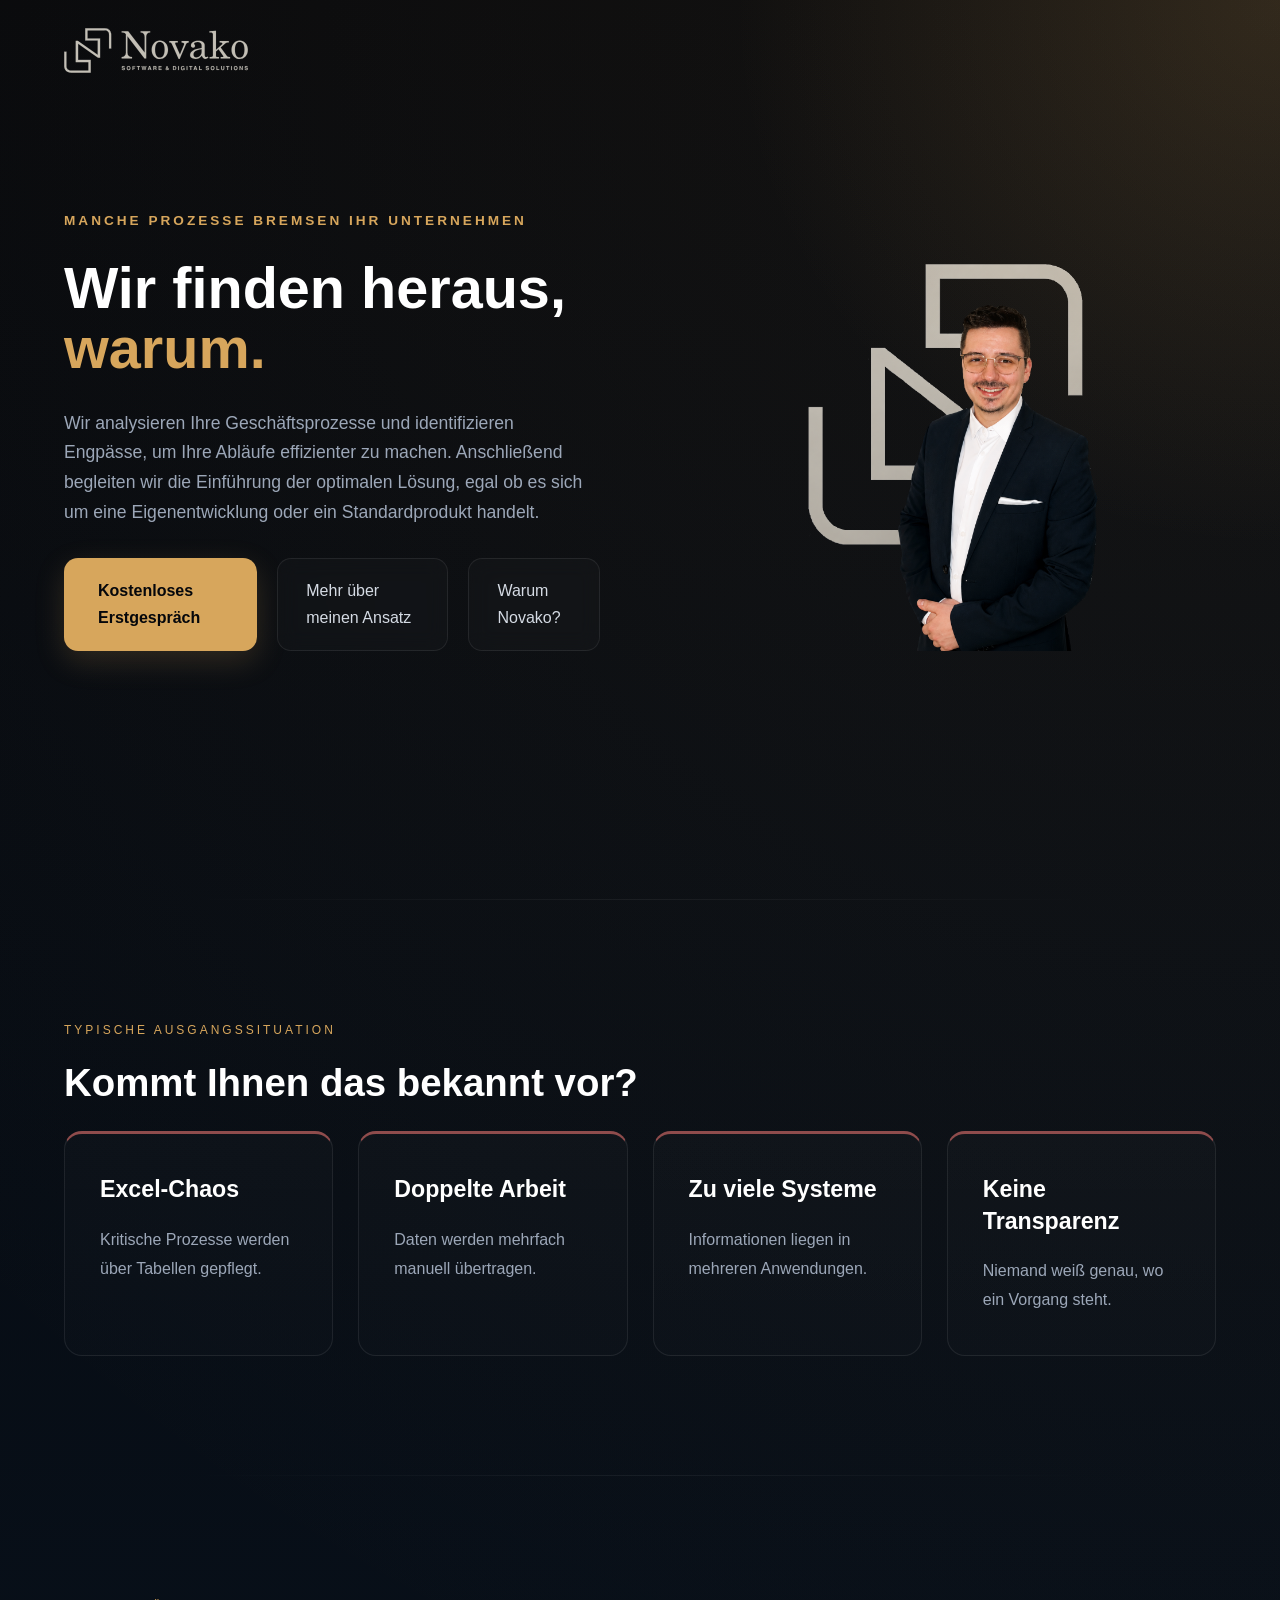
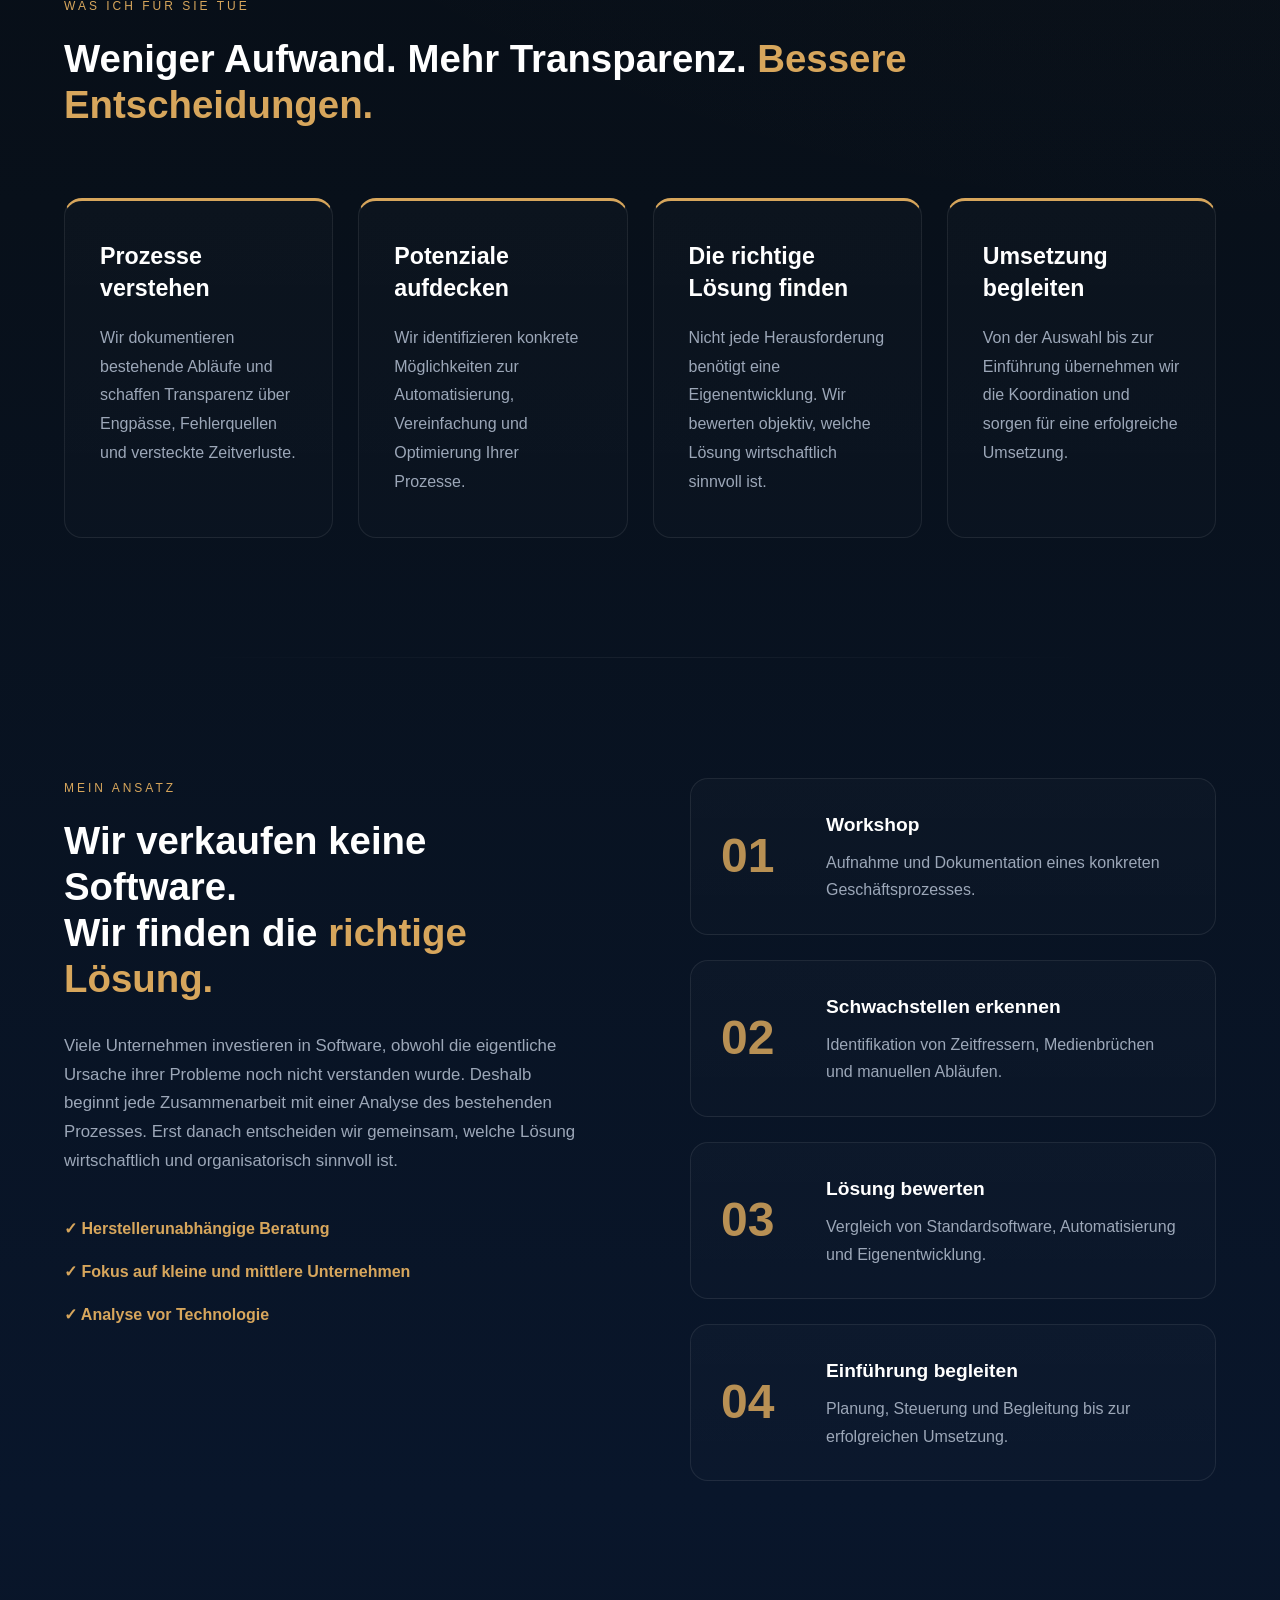
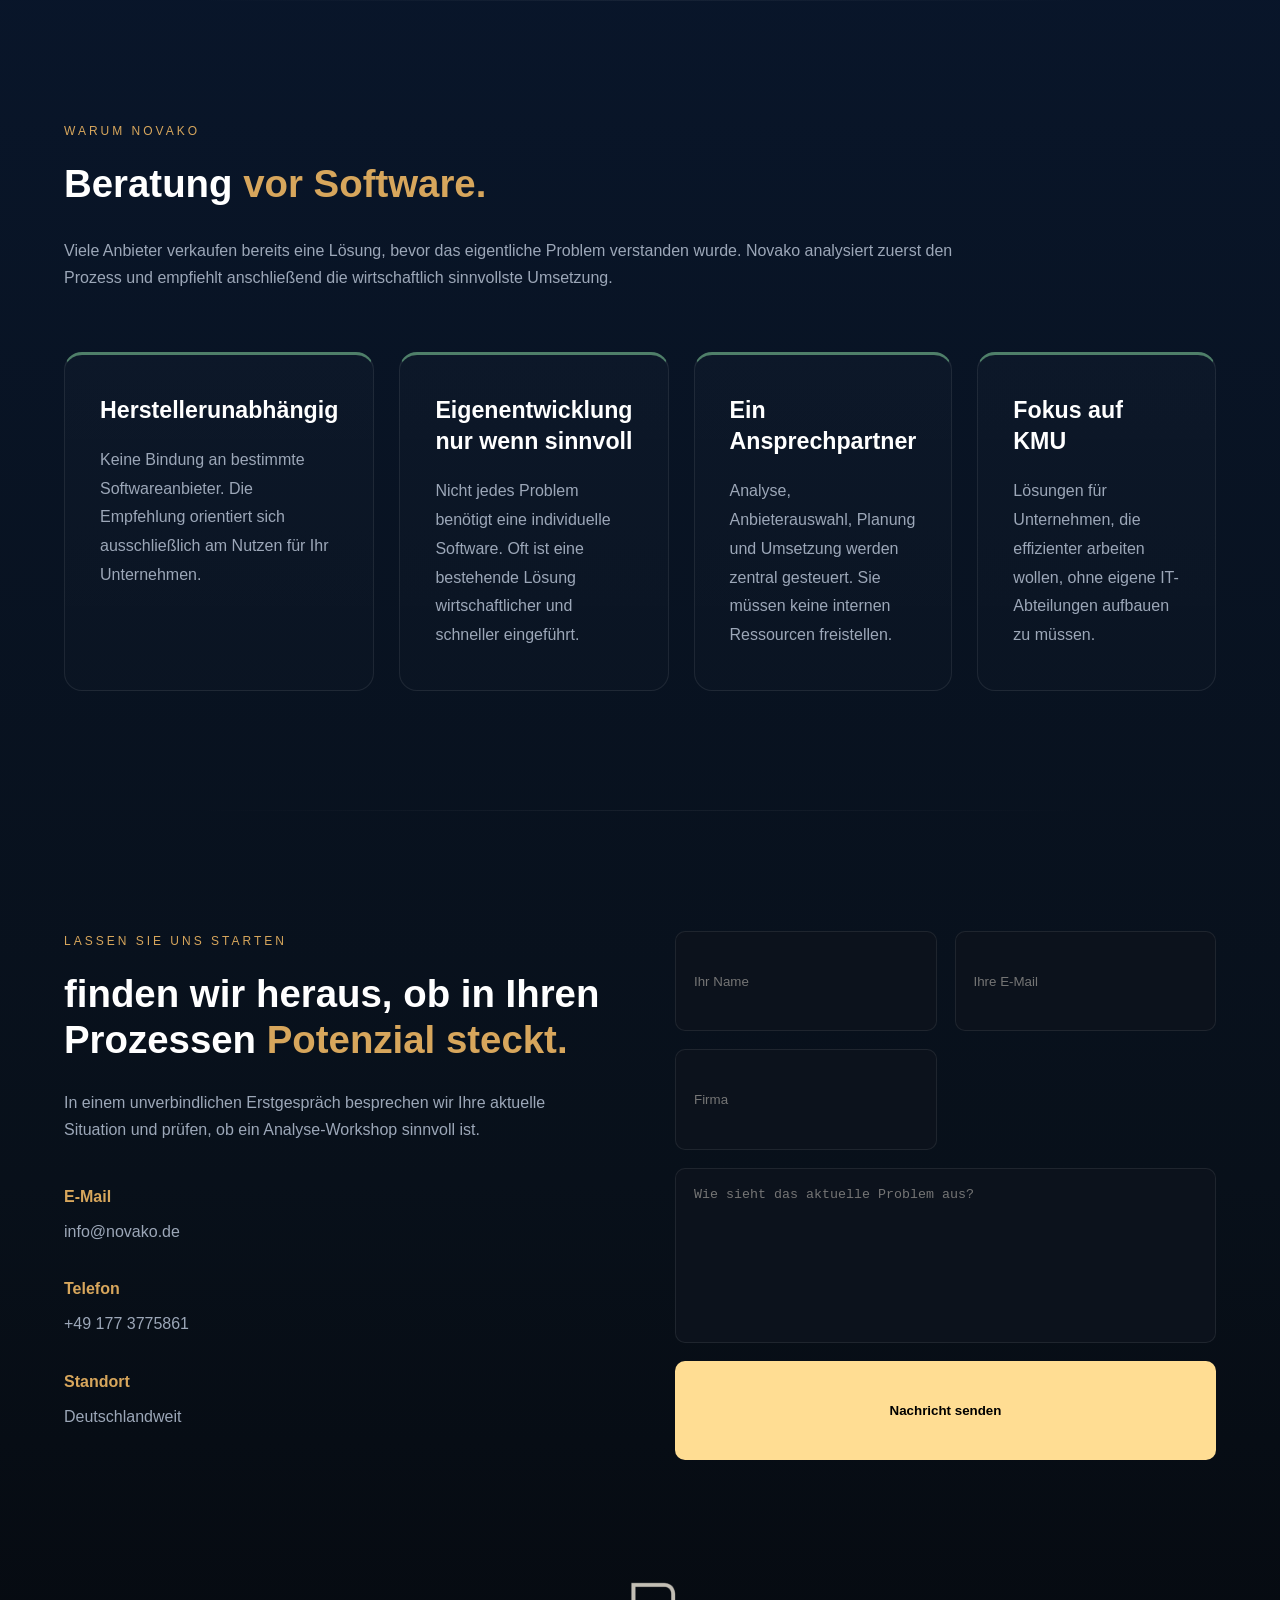
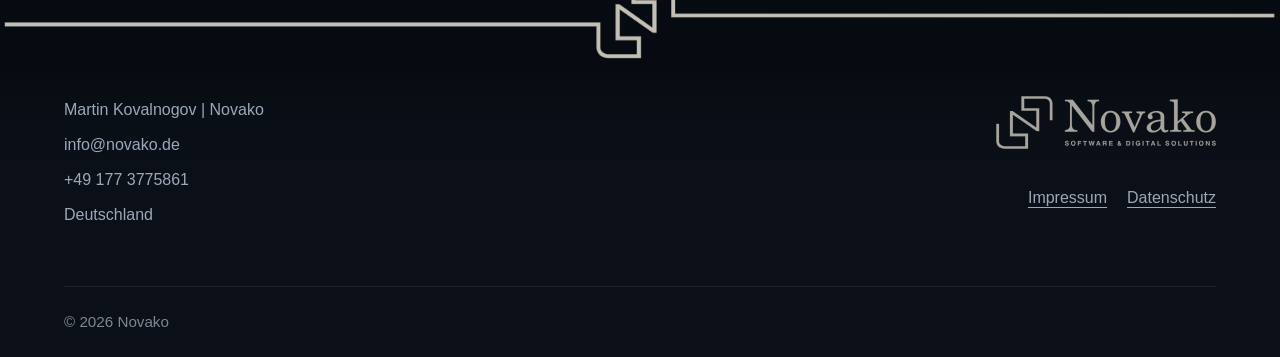
==== index.html @ 10e4d419 "Add files via upload" ====
<!DOCTYPE html>
<html lang="de">
<head>
    <meta charset="UTF-8">
    <meta name="viewport" content="width=device-width, initial-scale=1.0">
    <title>Novako | Prozessanalyse & Digitalisierung für KMU</title>
    <link rel="stylesheet" href="index.css">
</head>
<body>

<header class="header">

    <div class="container header-container">

        <a href="#" class="logo">
            <img src="bilder/novako-logo-vektorisiert.svg" alt="Novako">
        </a>

    </div>

</header>

    <!-- HERO -->

    <section class="hero">
        <div class="container hero-content">
            <div class="hero-text">

    <span class="hero-kicker">
        MANCHE PROZESSE BREMSEN IHR UNTERNEHMEN
    </span>

    <h1>
        Wir finden heraus,
        <span>warum.</span>
    </h1>

    <p>
        Wir analysieren Ihre Geschäftsprozesse und identifizieren Engpässe, 
        um Ihre Abläufe effizienter zu machen. Anschließend begleiten wir die Einführung der 
        optimalen Lösung, egal ob es sich um eine Eigenentwicklung oder ein Standardprodukt handelt.
    </p>
                <div class="hero-buttons">
                    <a href="#kontakt" class="btn-primary">
                        Kostenloses Erstgespräch
                    </a>

                    <a href="#ansatz" class="btn-secondary">
                        Mehr über meinen Ansatz
                    </a>

                    <a href="#warum-novako" class="btn-secondary">
                        Warum Novako?
                    </a>
                </div>
            </div>

            <div class="hero-image">

                <img src="bilder/martin_logo.png">
            </div>
        </div>
    </section>

    <!-- PROBLEME -->
<section class="problems">

    <div class="container">

        <span class="section-label">
            TYPISCHE AUSGANGSSITUATION
        </span>

        <h2>
            Kommt Ihnen das bekannt vor?
        </h2>

        <div class="service-grid">

            <article class="service-card">
                <h3>Excel-Chaos</h3>
                <p>
                    Kritische Prozesse werden über
                    Tabellen gepflegt.
                </p>
            </article>

            <article class="service-card">
                <h3>Doppelte Arbeit</h3>
                <p>
                    Daten werden mehrfach
                    manuell übertragen.
                </p>
            </article>

            <article class="service-card">
                <h3>Zu viele Systeme</h3>
                <p>
                    Informationen liegen in
                    mehreren Anwendungen.
                </p>
            </article>

            <article class="service-card">
                <h3>Keine Transparenz</h3>
                <p>
                    Niemand weiß genau,
                    wo ein Vorgang steht.
                </p>
            </article>

        </div>

    </div>

</section>

    <!-- LEISTUNGEN -->

<section class="services">
<div class="container">

    <span class="section-label">
        WAS ICH FÜR SIE TUE
    </span>

    <h2>
        Weniger Aufwand.
        Mehr Transparenz.
        <span>Bessere Entscheidungen.</span>
    </h2>

    <div class="service-grid">

        <article class="service-card">

            <h3>Prozesse verstehen</h3>

            <p>
                Wir dokumentieren bestehende Abläufe
                und schaffen Transparenz über Engpässe,
                Fehlerquellen und versteckte Zeitverluste.
            </p>

        </article>

        <article class="service-card">

            <h3>Potenziale aufdecken</h3>

            <p>
                Wir identifizieren konkrete Möglichkeiten
                zur Automatisierung, Vereinfachung und
                Optimierung Ihrer Prozesse.
            </p>

        </article>

        <article class="service-card">

            <h3>Die richtige Lösung finden</h3>

            <p>
                Nicht jede Herausforderung benötigt
                eine Eigenentwicklung. Wir bewerten
                objektiv, welche Lösung wirtschaftlich
                sinnvoll ist.
            </p>

        </article>

        <article class="service-card">

            <h3>Umsetzung begleiten</h3>

            <p>
                Von der Auswahl bis zur Einführung
                übernehmen wir die Koordination und
                sorgen für eine erfolgreiche Umsetzung.
            </p>

        </article>

    </div>

</section>

    <!-- ANSATZ -->

<section id="ansatz" class="approach">

    <div class="container approach-grid">

        <div class="approach-content">

            <span class="section-label">
                MEIN ANSATZ
            </span>

            <h2>
                Wir verkaufen keine Software.<br>
                Wir finden die
                <span>richtige Lösung.</span>
            </h2>

            <p>
                Viele Unternehmen investieren in Software,
                obwohl die eigentliche Ursache ihrer Probleme
                noch nicht verstanden wurde. Deshalb beginnt
                jede Zusammenarbeit mit einer Analyse des
                bestehenden Prozesses. Erst danach entscheiden
                wir gemeinsam, welche Lösung wirtschaftlich
                und organisatorisch sinnvoll ist.
            </p>

            <div class="approach-benefits">

                <div class="benefit-item">
                    ✓ Herstellerunabhängige Beratung
                </div>

                <div class="benefit-item">
                    ✓ Fokus auf kleine und mittlere Unternehmen
                </div>

                <div class="benefit-item">
                    ✓ Analyse vor Technologie
                </div>

            </div>

        </div>

        <div class="approach-process">

            <div class="process-card">

                <div class="process-number">01</div>

                <div>
                    <h3>Workshop</h3>
                    <p>
                        Aufnahme und Dokumentation
                        eines konkreten Geschäftsprozesses.
                    </p>
                </div>

            </div>

            <div class="process-card">

                <div class="process-number">02</div>

                <div>
                    <h3>Schwachstellen erkennen</h3>
                    <p>
                        Identifikation von Zeitfressern,
                        Medienbrüchen und manuellen Abläufen.
                    </p>
                </div>

            </div>

            <div class="process-card">

                <div class="process-number">03</div>

                <div>
                    <h3>Lösung bewerten</h3>
                    <p>
                        Vergleich von Standardsoftware,
                        Automatisierung und Eigenentwicklung.
                    </p>
                </div>

            </div>

            <div class="process-card">

                <div class="process-number">04</div>

                <div>
                    <h3>Einführung begleiten</h3>
                    <p>
                        Planung, Steuerung und Begleitung
                        bis zur erfolgreichen Umsetzung.
                    </p>
                </div>

            </div>

        </div>

    </div>

</section>

<!-- WARUM NOVAKO -->

<section class="why-novako">

    <div class="container">

        <span class="section-label">
            WARUM NOVAKO
        </span>

        <h2>
            Beratung 
            <span>vor Software.</span>
        </h2>

        <p class="why-intro">
            Viele Anbieter verkaufen bereits eine Lösung,
            bevor das eigentliche Problem verstanden wurde.
            Novako analysiert zuerst den Prozess und empfiehlt
            anschließend die wirtschaftlich sinnvollste Umsetzung.
        </p>

        <div class="service-grid">

            <article class="service-card">

                <h3>Herstellerunabhängig</h3>

                <p>
                    Keine Bindung an bestimmte Softwareanbieter.
                    Die Empfehlung orientiert sich ausschließlich
                    am Nutzen für Ihr Unternehmen.
                </p>

            </article>

            <article class="service-card">

                <h3>Eigenentwicklung nur wenn sinnvoll</h3>

                <p>
                    Nicht jedes Problem benötigt eine individuelle
                    Software. Oft ist eine bestehende Lösung
                    wirtschaftlicher und schneller eingeführt.
                </p>

            </article>

            <article class="service-card">

                <h3>Ein Ansprechpartner</h3>

                <p>
                    Analyse, Anbieterauswahl, Planung und Umsetzung
                    werden zentral gesteuert. Sie müssen keine
                    internen Ressourcen freistellen.
                </p>

            </article>

            <article class="service-card">

                <h3>Fokus auf KMU</h3>

                <p>
                    Lösungen für Unternehmen, die effizienter
                    arbeiten wollen, ohne eigene IT-Abteilungen
                    aufbauen zu müssen.
                </p>

            </article>

        </div>

    </div>

</section>

    <!-- KONTAKT -->

    <section id="kontakt" class="contact">

        <div class="container contact-grid">

            <div class="contact-info">

                <span class="section-label">
                    LASSEN SIE UNS STARTEN
                </span>

                <h2>
                    finden wir heraus, ob in Ihren Prozessen
                    <span>Potenzial steckt.</span>
                </h2>

                <p>
                    In einem unverbindlichen Erstgespräch
                    besprechen wir Ihre aktuelle Situation
                    und prüfen, ob ein Analyse-Workshop sinnvoll ist.
                </p>

                <div class="contact-details">

                    <div>
                        <h4>E-Mail</h4>
                        <p>info@novako.de</p>
                    </div>

                    <div>
                        <h4>Telefon</h4>
                        <p>+49 177 3775861</p>
                    </div>

                    <div>
                        <h4>Standort</h4>
                        <p>Deutschlandweit</p>
                    </div>

                </div>

            </div>

            <form class="contact-form">

                <input type="text" placeholder="Ihr Name" required>
                <input type="email" placeholder="Ihre E-Mail" required>

                <input type="text" placeholder="Firma">

                <textarea
                    placeholder="Wie sieht das aktuelle Problem aus?"
                    rows="6"
                ></textarea>

                <button type="submit">
                    Nachricht senden
                </button>

            </form>

        </div>

    </section>

    <!-- FOOTER DIVIDER -->

    <div class="footer-divider">
        <img src="bilder/doc-fußzeile-novako.png" alt="">
    </div>

    <!-- FOOTER -->

    <footer>

    <div class="container footer-main">

        <div class="footer-left">

            <p>Martin Kovalnogov | Novako</p>
            <p>info@novako.de</p>
            <p>+49 177 3775861</p>
            <p>Deutschland</p>

        </div>

        <div class="footer-right">

            <img src="bilder/novako-logo-vektorisiert.svg" alt="Novako">

            <div class="footer-right-links">
                <a href="impressum.html">Impressum</a>
                <a href="datenschutz.html">Datenschutz</a>
            </div>

        </div>

    </div>

    <div class="footer-bottom">

        <div class="container">
            <p>© 2026 Novako</p>
        </div>

    </div>

</footer>

</body>
</html>
---- index.css ----
/* ========================================
   RESET
======================================== */

*{
    margin:0;
    padding:0;
    box-sizing:border-box;
}

html{
    scroll-behavior:smooth;
}

/* ========================================
   HEADER
======================================== */

.header{
    position:absolute;
    top:0;
    left:0;
    width:100%;
    z-index:100;
}

.header-container{
    display:flex;
    align-items:center;
    height:100px;
}

.logo{
    display:flex;
    align-items:center;
}

.logo img{
    height:45px;
    width:auto;
}

body{

    font-family:"Segoe UI",sans-serif;

    background:
        radial-gradient(
            circle at top right,
            rgba(215,166,92,.08),
            transparent 35%
        ),

        linear-gradient(
            180deg,
            #05070b 0%,
            #08101a 35%,
            #09162b 60%,
            #08101a 85%,
            #05070b 100%
        );

    color:#fff;

    line-height:1.7;

    overflow-x:hidden;
}

/* ========================================
   GLOBAL
======================================== */

:root{

    --bg:#05070b;
    --bg-secondary:#0b1018;

    --card:#0c121c;

    --gold:#d7a65c;
    --gold-hover:#e0b675;

    --text:#ffffff;
    --text-secondary:#9ca7b8;

    --border:rgba(255,255,255,0.08);

    --container:1300px;
}

.problems,
.services,
.approach,
.why-novako{
    background:none;
}

.container{
    width:min(90%, var(--container));
    margin:auto;
}

section{
    padding:120px 0;
    position:relative;
}

section::after{

    content:"";

    position:absolute;

    bottom:0;
    left:50%;

    transform:translateX(-50%);

    width:70%;

    height:1px;

    background:
    linear-gradient(
        90deg,
        transparent,
        rgba(255,255,255,.06),
        transparent
    );
}

.section-label{
    display:block;
    color:var(--gold);
    font-size:.75rem;
    letter-spacing:3px;
    margin-bottom:20px;
}

h1{
    font-size:clamp(3rem,5vw,5rem);
    line-height:1.1;
    font-weight:700;
}

h2{
    font-size:clamp(2rem,3vw,3rem);
    line-height:1.2;
    margin-bottom:25px;
}

h3{
    font-size:1.2rem;
    margin-bottom:15px;
}

span{
    transition:.3s;
}

h1 span,
h2 span{
    color:var(--gold);
}

p{
    color:var(--text-secondary);
}

img{
    width:100%;
    display:block;
}

/* ========================================
   HERO
======================================== */

.hero{
    min-height:100vh;
    display:flex;
    align-items:center;
    position:relative;
}

.hero::before{
    content:"";
    position:absolute;
    inset:0;

    background:
    radial-gradient(circle at top right,
    rgba(215,166,92,.15),
    transparent 35%);

    pointer-events:none;
}

.hero-kicker{

    display:block;

    color:var(--gold);

    font-size:.85rem;

    letter-spacing:3px;

    margin-bottom:25px;

    font-weight:600;
}

.hero h1{

    font-size:clamp(3rem, 4.5vw, 5rem);

    line-height:1.05;

    max-width:700px;
}

.hero-content{
    display:grid;
    grid-template-columns:1fr 1fr;
    gap:80px;
    align-items:center;
}

.hero-text p{
    max-width:650px;
    margin:30px 0;
    font-size:1.1rem;
}

.hero-buttons{
    display:flex;
    gap:20px;
    margin-bottom:40px;
}

.btn-primary{

    display:inline-flex;
    align-items:center;
    justify-content:center;

    padding:18px 34px;

    background:var(--gold);

    color:#05070b;

    text-decoration:none;

    font-weight:700;

    border-radius:14px;

    box-shadow:
        0 10px 30px rgba(215,166,92,.18);

    transition:.3s;
}

.btn-primary:hover{

    background:var(--gold-hover);

    transform:translateY(-2px);

    box-shadow:
        0 16px 40px rgba(215,166,92,.25);
}

.btn-secondary{

    display:inline-flex;
    align-items:center;

    padding:18px 28px;

    background:
        rgba(255,255,255,.02);

    border:1px solid rgba(255,255,255,.08);

    color:#d5dbe4;

    text-decoration:none;

    border-radius:14px;

    backdrop-filter:blur(10px);

    transition:.3s;
}

.btn-secondary:hover{

    transform:translateY(-2px);

    border-color:
        rgba(215,166,92,.25);

    color:#fff;

    background:
        rgba(255,255,255,.04);
}

.hero-benefits{
    display:flex;
    gap:30px;
    flex-wrap:wrap;
}

.hero-benefits span{
    color:var(--text-secondary);
    font-size:.95rem;
}

.hero-image{
    display:flex;
    justify-content:center;
    align-items:center;
}

.hero-image img{
    width:60%;
    max-width:500px;
}

/* ========================================
   PROBLEMS
======================================== */

.problems .service-card{

    border-top:3px solid #8f4c4c;
}

.problems .service-card:hover{

    border-top-color:#b96363;

    border-right-color:rgba(185,99,99,.3);
    border-bottom-color:rgba(185,99,99,.3);
    border-left-color:rgba(185,99,99,.3);
}

/* ========================================
   SERVICES
======================================== */

.services h2{
    text-align:left;
    margin-bottom:70px;
}

.services .section-label{
    text-align:left;
}

.service-grid{
    display:grid;
    grid-template-columns:repeat(4,1fr);
    gap:25px;
}

.service-card{

    background:
    linear-gradient(
        180deg,
        rgba(255,255,255,.02),
        rgba(255,255,255,.01)
    );

    border:1px solid var(--border);
    border-top:3px solid var(--gold);

    border-radius:18px;

    padding:40px 35px;

    text-align:left;

    transition:.3s;
}

.service-card:hover{

    transform:translateY(-8px);

    border-top-color:var(--gold-hover);

    border-right-color:rgba(215,166,92,.3);
    border-bottom-color:rgba(215,166,92,.3);
    border-left-color:rgba(215,166,92,.3);
}

.service-card h3{

    font-size:1.45rem;

    line-height:1.35;

    margin-bottom:20px;

    color:#fff;
}

.service-card p{

    font-size:1rem;

    color:var(--text-secondary);

    line-height:1.8;
}

/* ========================================
   APPROACH
======================================== */

.approach-grid{

    display:grid;
    grid-template-columns:1fr 1fr;

    gap:100px;

    align-items:start;
}

.approach-content p{

    max-width:550px;

    margin-top:30px;

    font-size:1.05rem;
}

.approach-process{

    display:flex;
    flex-direction:column;

    gap:25px;
}

.process-card{

    display:flex;

    align-items:center;

    gap:25px;

    padding:30px;

    border:1px solid var(--border);

    border-radius:18px;

    background:
    linear-gradient(
        180deg,
        rgba(255,255,255,.02),
        rgba(255,255,255,.01)
    );

    transition:.3s;
}

.process-card:hover{

    transform:translateY(-4px);

    border-color:
    rgba(215,166,92,.3);
}

.process-number{

    color:rgba(215,166,92,.85);

    font-size:3rem;

    font-weight:800;

    line-height:1;

    min-width:80px;
}

.process-card h3{

    margin-bottom:8px;

    color:#fff;
}

.process-card p{

    color:var(--text-secondary);

    margin:0;
}

.approach-benefits{

    margin-top:40px;

    display:flex;
    flex-direction:column;
    gap:16px;
}

.benefit-item{

    color:#d7a65c;

    font-weight:600;

    font-size:1rem;
}

/* ========================================
   WARUM NOVAKO
======================================== */
.why-novako .service-grid{
    margin-top:50px;
}

.why-intro{
    max-width:900px;
    margin-bottom:60px;
}

.why-novako h2{
    margin-bottom:30px;
}

.why-novako .service-card{

    border-top:3px solid #4f7f69;
}

.why-novako .service-card:hover{

    border-top-color:#67a286;

    border-right-color:rgba(103,162,134,.3);
    border-bottom-color:rgba(103,162,134,.3);
    border-left-color:rgba(103,162,134,.3);
}

/* ========================================
   CONTACT
======================================== */

.contact-grid{
    display:grid;
    grid-template-columns:1fr 1fr;
    gap:70px;
}

.contact-details{
    margin-top:40px;
}

.contact-details div{
    margin-bottom:30px;
}

.contact-details h4{
    margin-bottom:8px;
    color:var(--gold);
}

.contact-form{

    display:grid;
    grid-template-columns:1fr 1fr;
    gap:18px;
}

.contact-form input,
.contact-form textarea{

    background:var(--card);

    border:1px solid var(--border);

    color:white;

    padding:18px;

    border-radius:10px;

    outline:none;
}

.contact-form input:focus,
.contact-form textarea:focus{
    border-color:rgba(215,166,92,.4);
}

.contact-form textarea{
    grid-column:1 / -1;
    resize:none;
}

.contact-form button{

    grid-column:1 / -1;

    background: rgb(255, 221, 147);

    border:none;

    padding:18px;

    border-radius:10px;

    font-weight:600;

    cursor:pointer;
}

.contact-form button:hover{
    background:var(--gold-hover);
}

/* ========================================
   FOOTER DIVIDER
======================================== */

.contact::after{
    display:none;
}

.footer-divider{
    width:100%;
    margin:0;
    line-height:0;
}

.footer-divider img{
    width:100%;
    height:auto;
    display:block;
}

/* ========================================
   FOOTER
======================================== */

footer{

    background:
    linear-gradient(
        180deg,
        rgba(11,16,24,0) 0%,
        rgba(11,16,24,.35) 8%,
        rgba(11,16,24,.75) 18%,
        #0b1018 35%,
        #0b1018 100%
    );
}

.footer-main{

    display:flex;
    justify-content:space-between;
    align-items:flex-start;

    padding:35px 0 50px;

    border-bottom:1px solid var(--border);
}

.footer-left p{

    color:var(--text-secondary);
    margin-bottom:8px;
}

.footer-links a:hover{
    color:var(--gold);
}

.footer-right{

    display:flex;
    flex-direction:column;
    align-items:flex-end;
}

.footer-right img{
    width:220px;
    height:auto;

    opacity:.85;

    margin-bottom:35px;
}

.footer-right-links{

    display:flex;
    gap:20px;
}

.footer-right-links a{

    color:var(--text-secondary);

    text-decoration:underline;
    text-underline-offset:4px;

    transition:.3s;
}

.footer-right-links a:hover{
    color:var(--gold);
}

.footer-bottom{

    padding:22px 0;
}

.footer-bottom p{

    color:#7f8794;
    font-size:.95rem;
}

/* ========================================
   RESPONSIVE
======================================== */

@media(max-width:1100px){

    .hero-content{
        grid-template-columns:1fr;
        gap:40px;
    }

    .hero-image{
        order:2;
    }

    .hero-image img{
        width:280px;
        max-width:60vw;
    }

    .contact-grid{
        grid-template-columns:1fr;
    }

    .service-grid{
        grid-template-columns:repeat(2,1fr);
    }

    .testimonial-grid{
        grid-template-columns:1fr;
    }

    .approach-grid{

    grid-template-columns:1fr;

    gap:50px;
}
}

@media(max-width:768px){

    .logo img{
        height:35px;
    }

    .header-container{
        height:70px;
    }

    .hero{
        min-height:auto;
        padding-top:140px;
    }

    .hero-image{
        display:none;
    }
    
    .hero-benefits{
        flex-direction:column;
        gap:12px;
        align-items:flex-start;
    }

    section{
        padding:80px 0;
    }

    .service-grid{
        grid-template-columns:1fr;
    }

    .contact-form{
        grid-template-columns:1fr;
    }

    .hero-buttons{
        flex-direction:column;
    }

    .approach-image{
        display:none;
    }

    .partner-logos{
        justify-content:center;
    }

    .footer-content{
        flex-direction:column;
        gap:20px;
    }

    h1{
        font-size:3rem;
    }

     .footer-main{

        flex-direction:column;
        gap:40px;
    }

    .footer-right img{
        width:180px;
    }

    .footer-links{
        flex-direction:column;
        gap:10px;
    }
}

/* ========================================
   LEGAL PAGES
======================================== */

.legal-page{

    min-height:100vh;

    padding-top:180px;
    padding-bottom:120px;
}

.legal-container{

    max-width:900px;
}

.legal-content{

    margin-top:50px;
}

.legal-content h2{

    margin-top:50px;
    margin-bottom:15px;

    font-size:1.4rem;
}

.legal-content p{

    margin-bottom:20px;

    line-height:1.9;
}
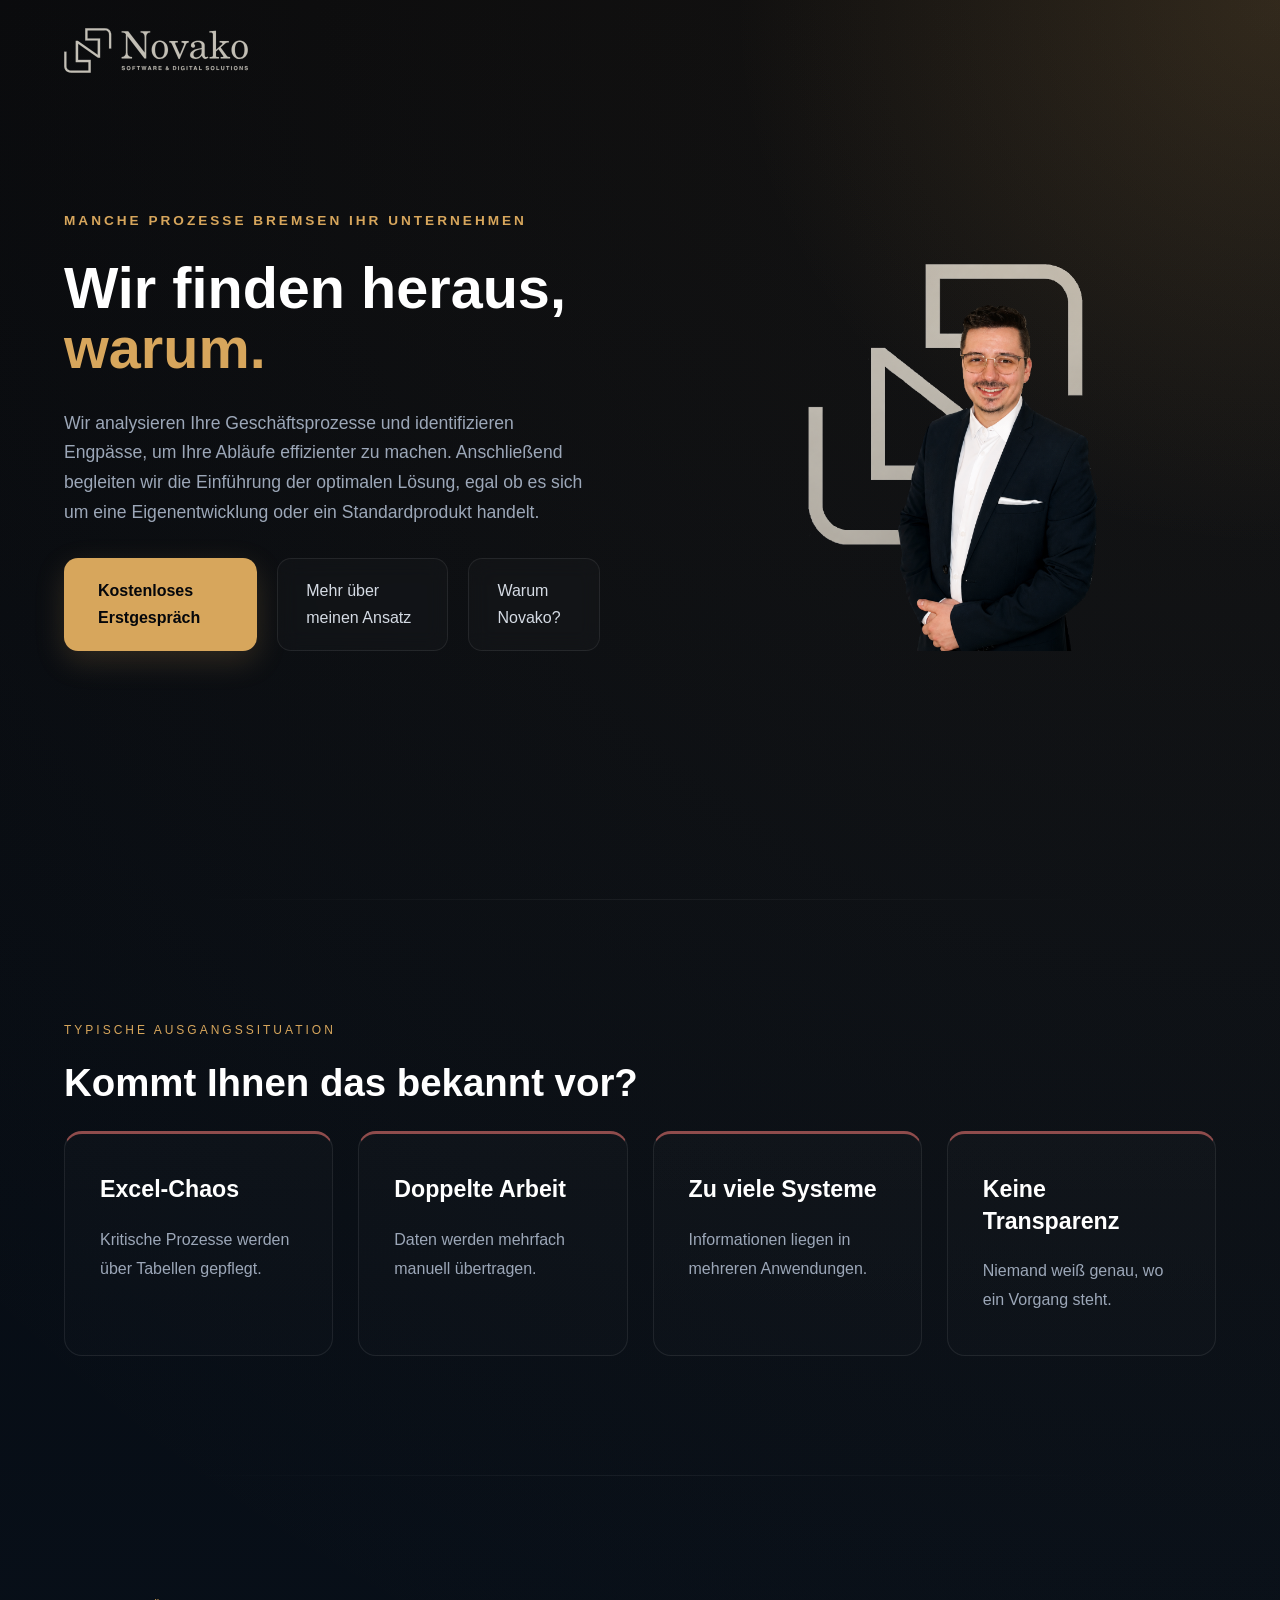
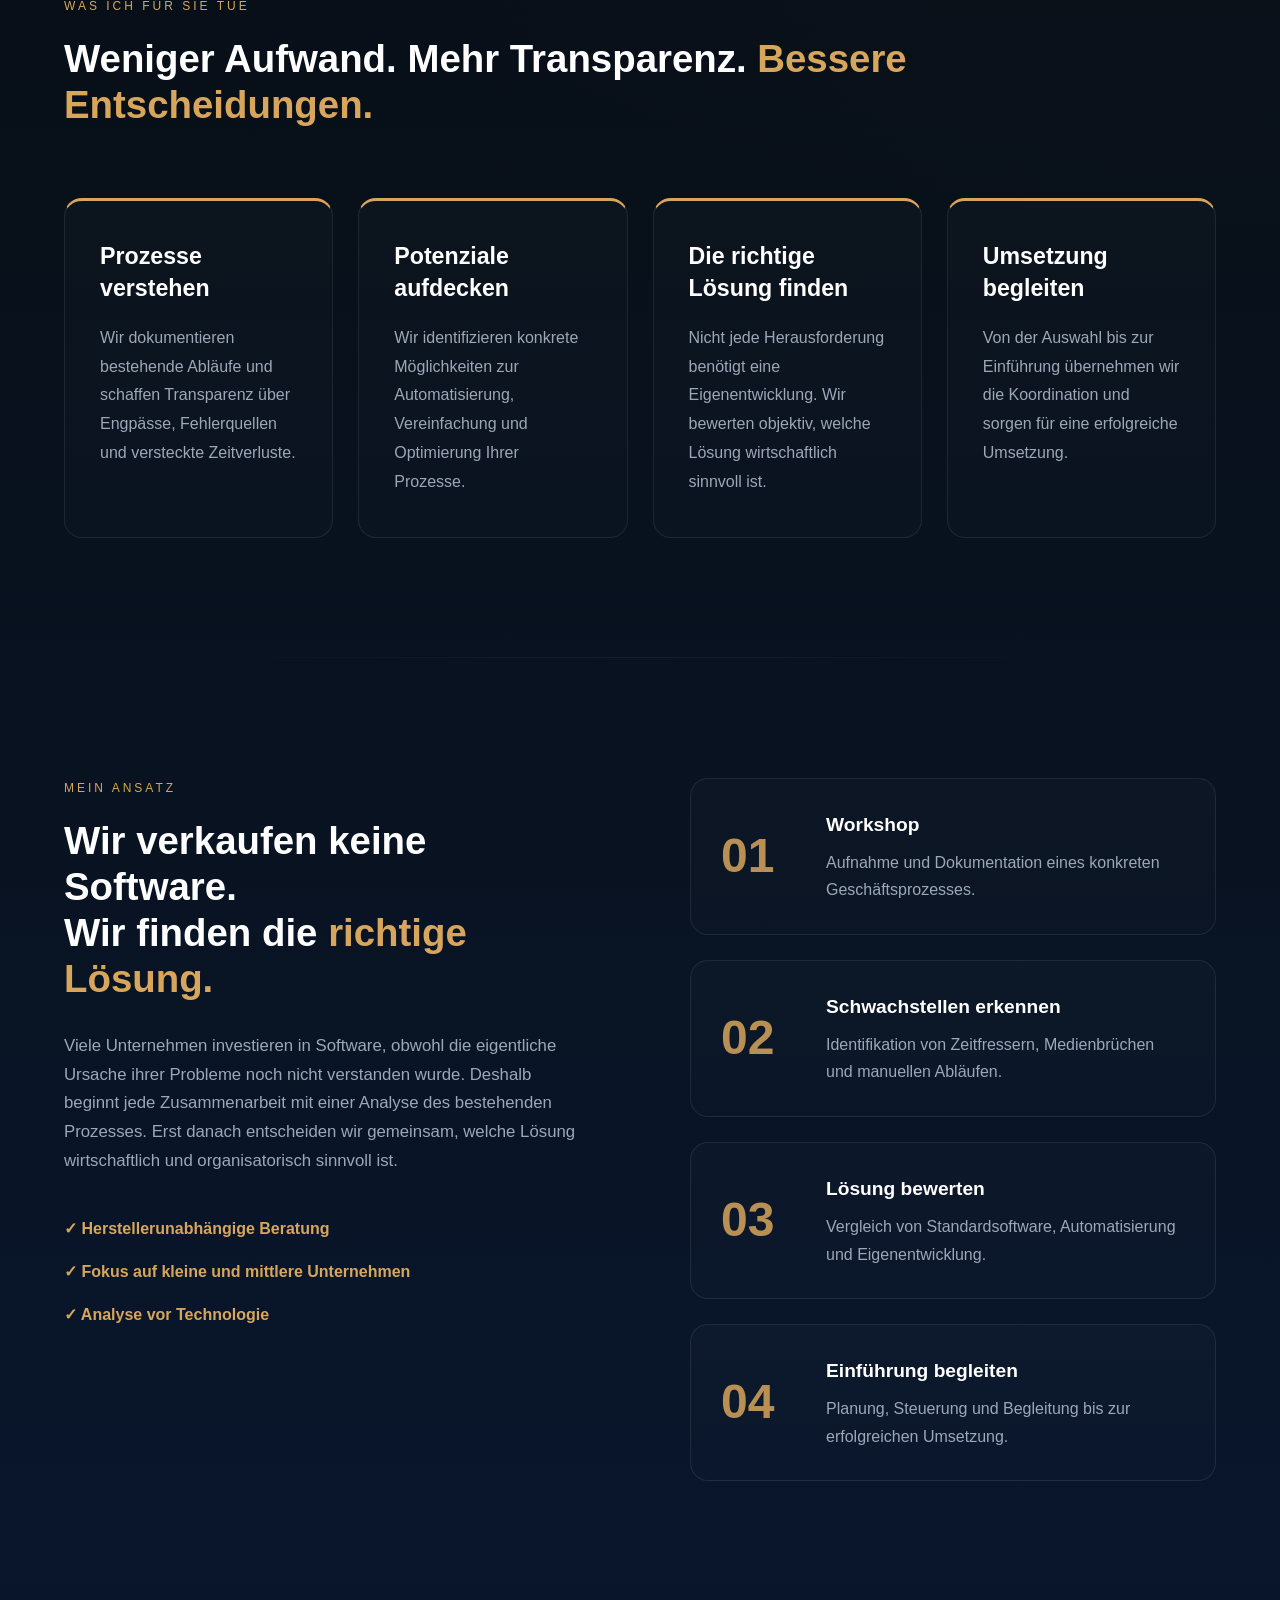
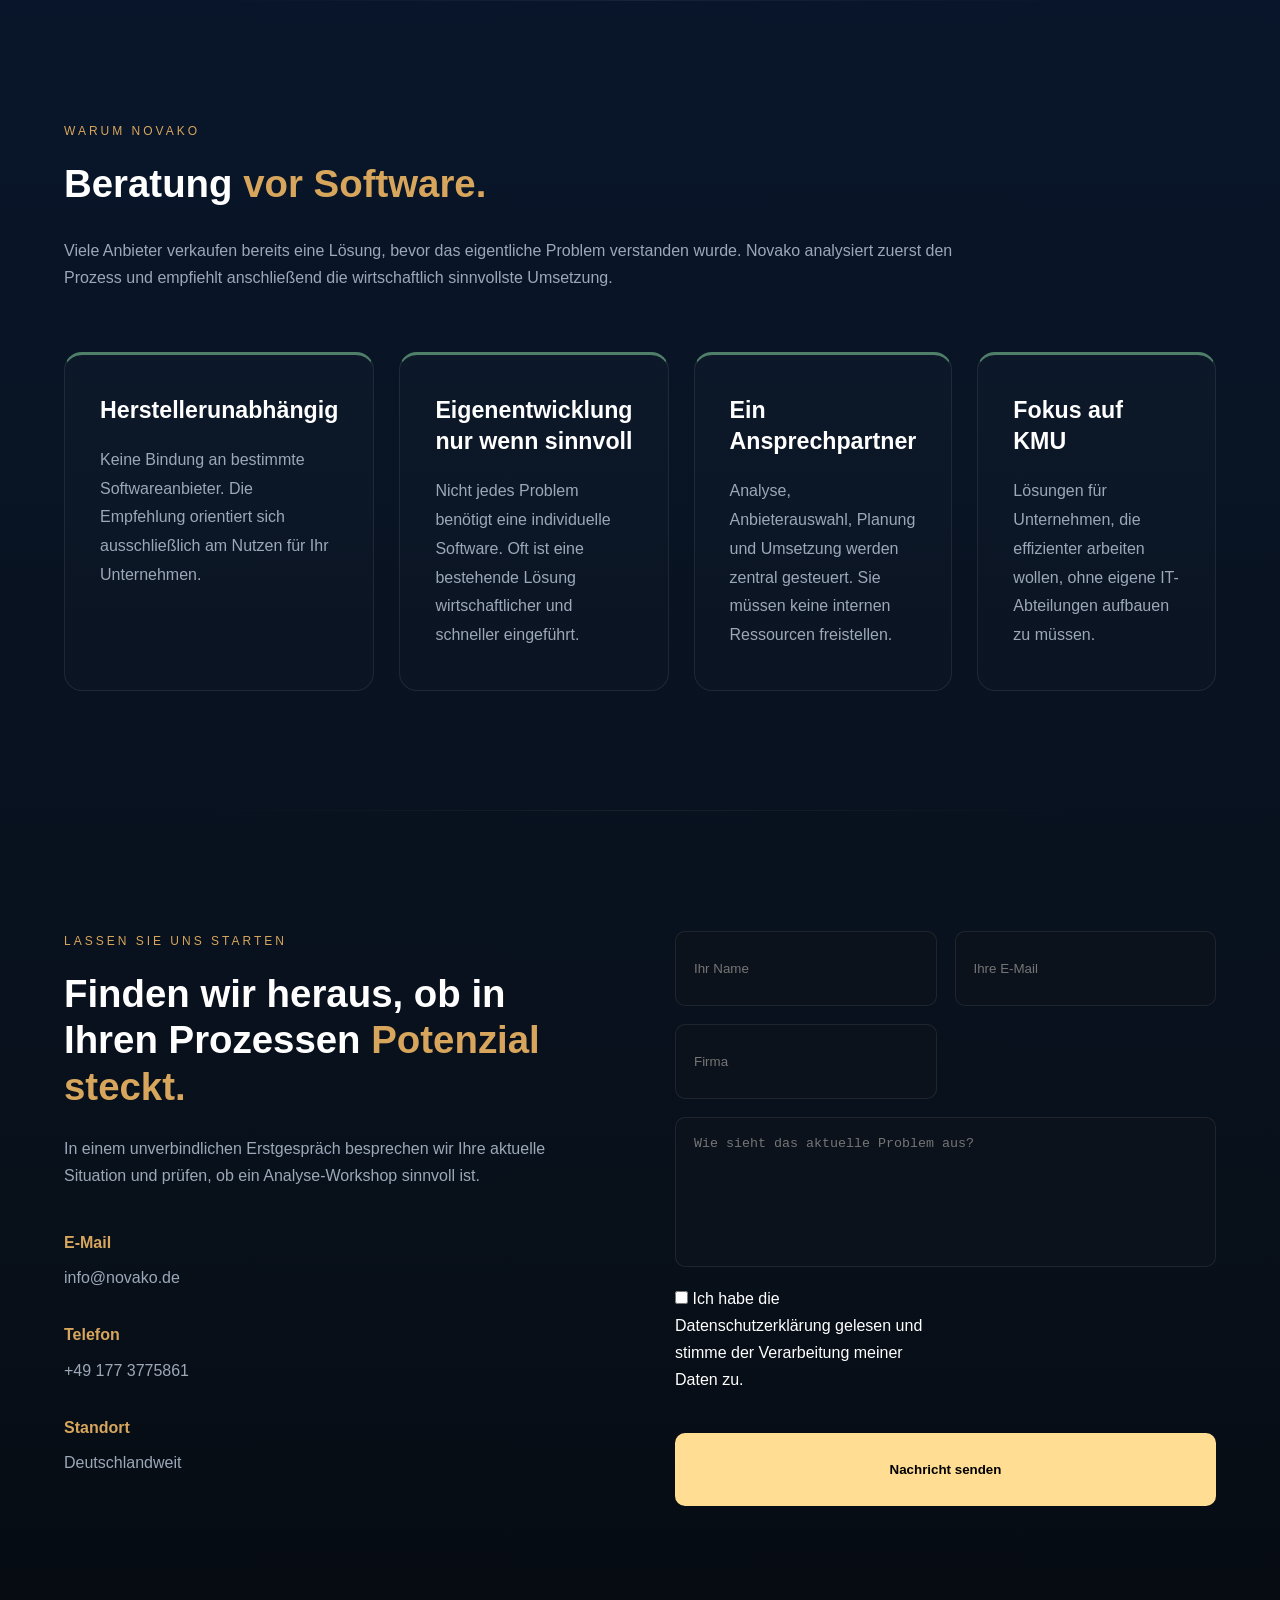
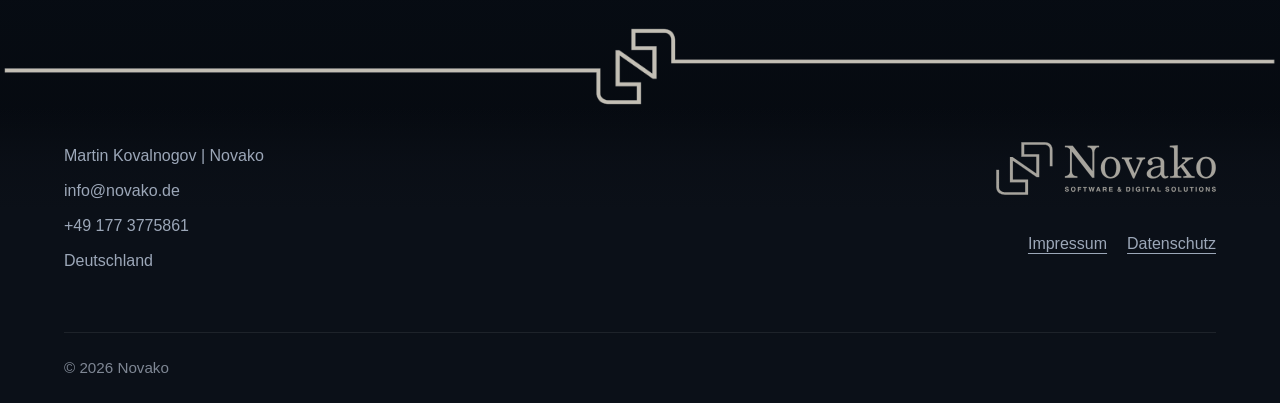
==== commit 18b09b39: "Update index.html" ====
--- a/index.html
+++ b/index.html
@@ -297,7 +297,7 @@
 
 <!-- WARUM NOVAKO -->
 
-<section class="why-novako">
+<section id="warum-novako" class="why-novako">
 
     <div class="container">
 
@@ -386,7 +386,7 @@
                 </span>
 
                 <h2>
-                    finden wir heraus, ob in Ihren Prozessen
+                    Finden wir heraus, ob in Ihren Prozessen
                     <span>Potenzial steckt.</span>
                 </h2>
 
@@ -417,23 +417,53 @@
 
             </div>
 
-            <form class="contact-form">
-
-                <input type="text" placeholder="Ihr Name" required>
-                <input type="email" placeholder="Ihre E-Mail" required>
-
-                <input type="text" placeholder="Firma">
-
-                <textarea
-                    placeholder="Wie sieht das aktuelle Problem aus?"
-                    rows="6"
-                ></textarea>
-
-                <button type="submit">
-                    Nachricht senden
-                </button>
-
-            </form>
+            <form
+    class="contact-form"
+    action="https://formspree.io/f/mbdvdppd"
+    method="POST"
+>
+
+    <input
+        type="text"
+        name="name"
+        placeholder="Ihr Name"
+        required
+    >
+
+    <input
+        type="email"
+        name="email"
+        placeholder="Ihre E-Mail"
+        required
+    >
+
+    <input
+        type="text"
+        name="company"
+        placeholder="Firma"
+    >
+
+    <textarea
+        name="message"
+        placeholder="Wie sieht das aktuelle Problem aus?"
+        rows="6"
+        required
+    ></textarea>
+
+    <label class="checkbox-consent">
+        <input
+            type="checkbox"
+            name="consent"
+            required
+        >
+        Ich habe die Datenschutzerklärung gelesen und stimme der Verarbeitung meiner Daten zu.
+    </label>
+
+    <button type="submit">
+        Nachricht senden
+    </button>
+
+</form>
 
         </div>
 
@@ -484,4 +514,4 @@
 </footer>
 
 </body>
-</html>+</html>
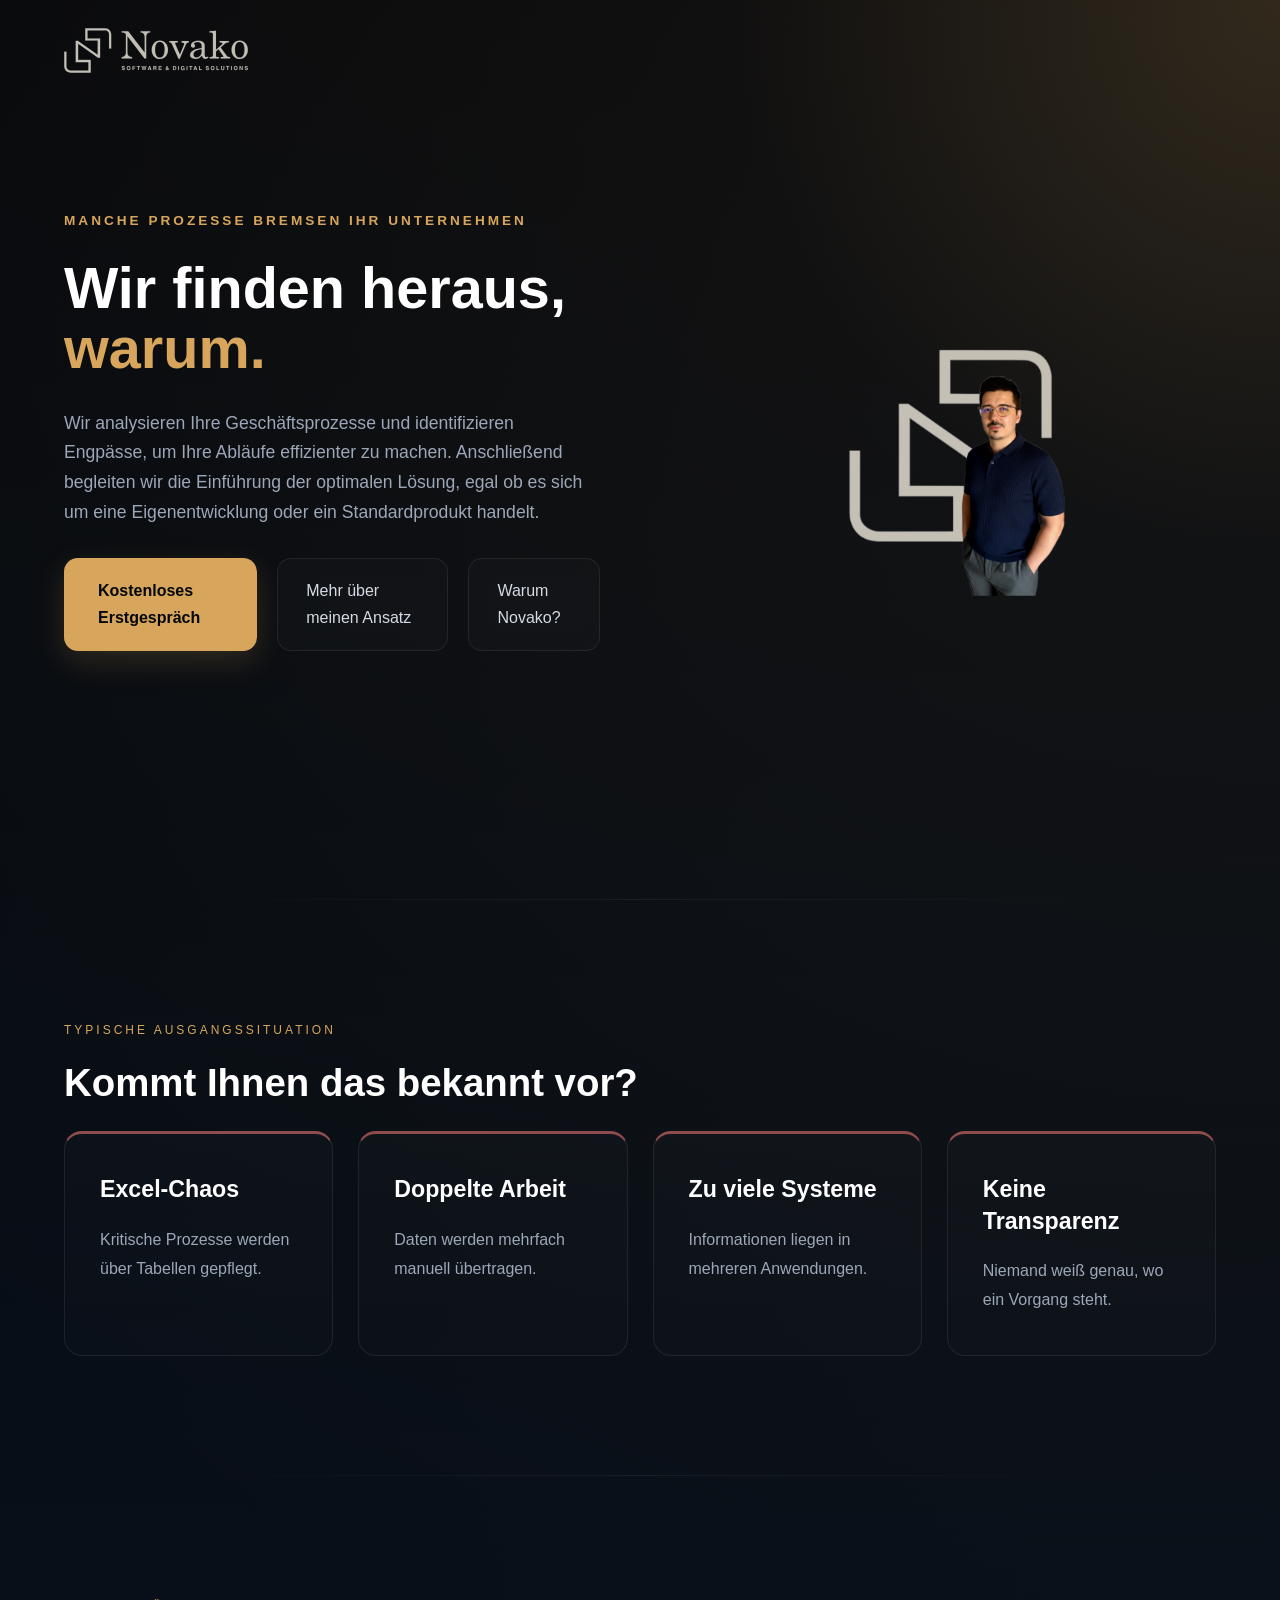
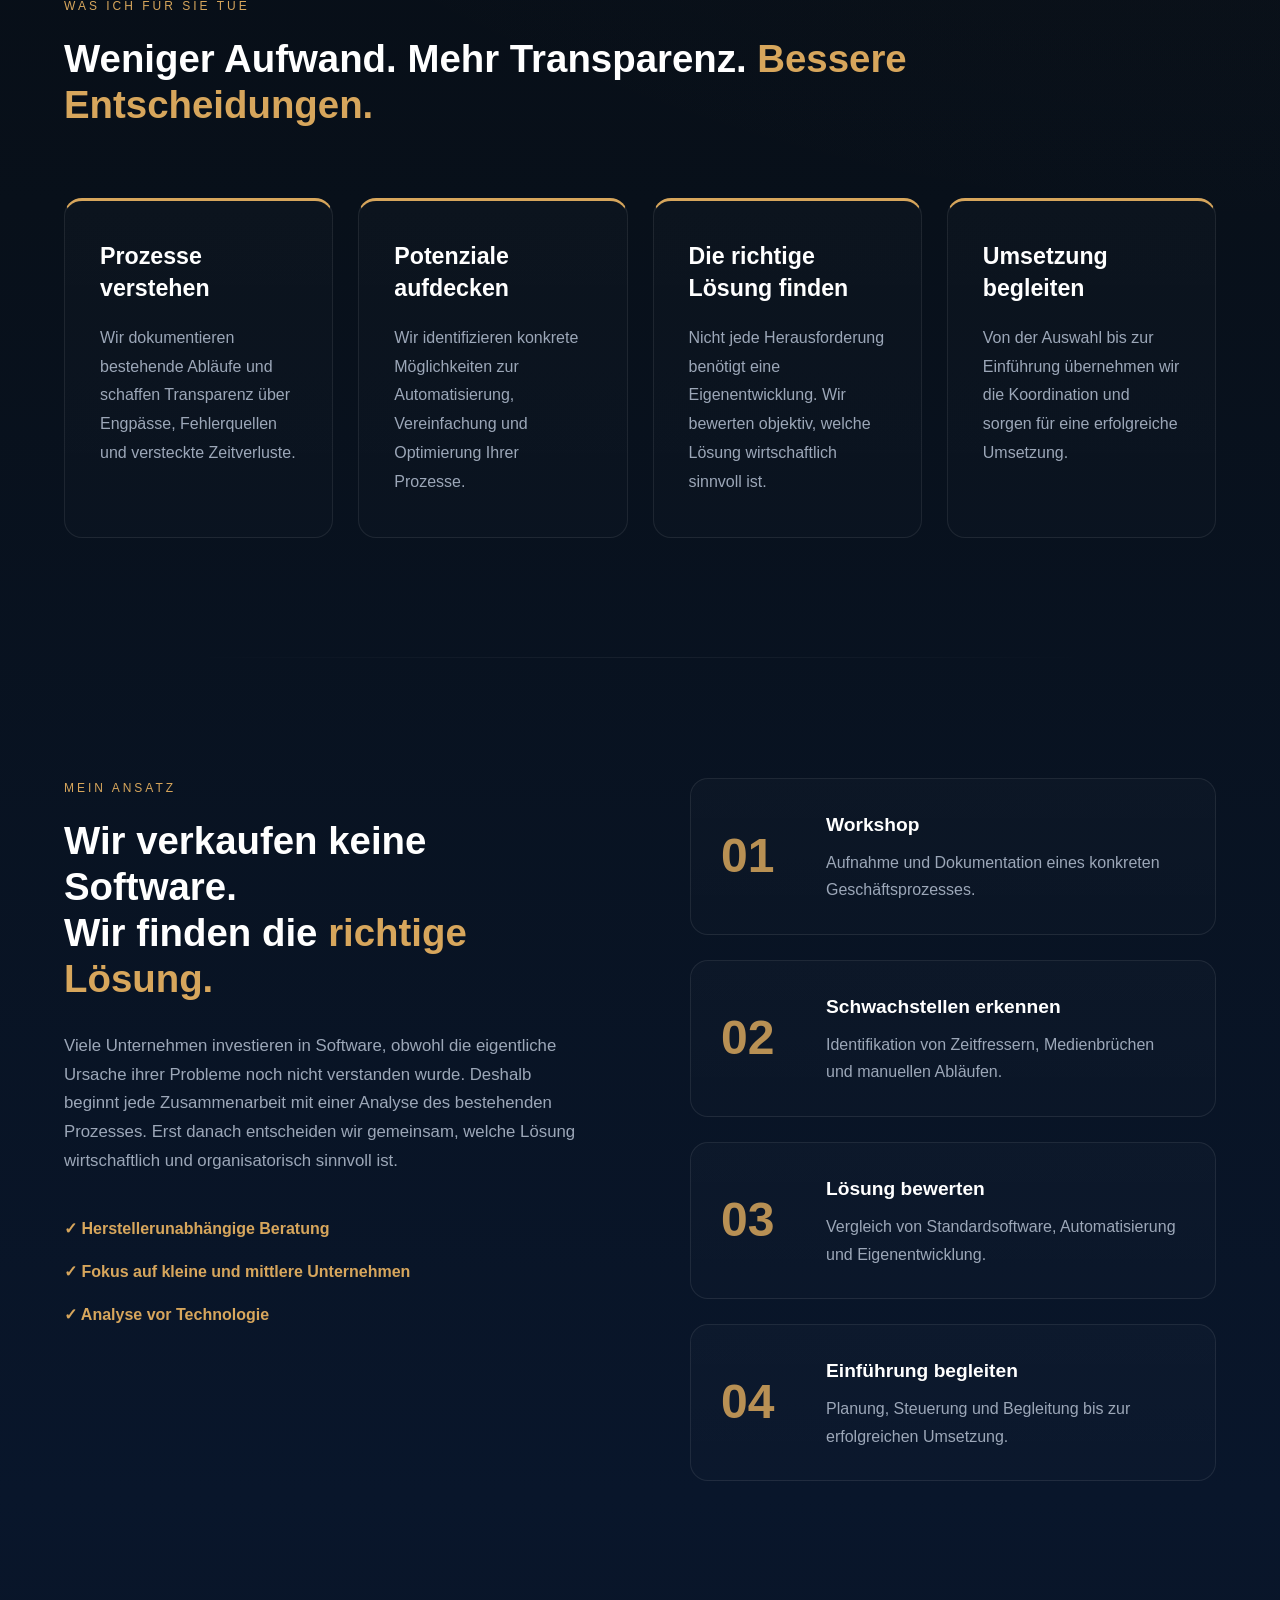
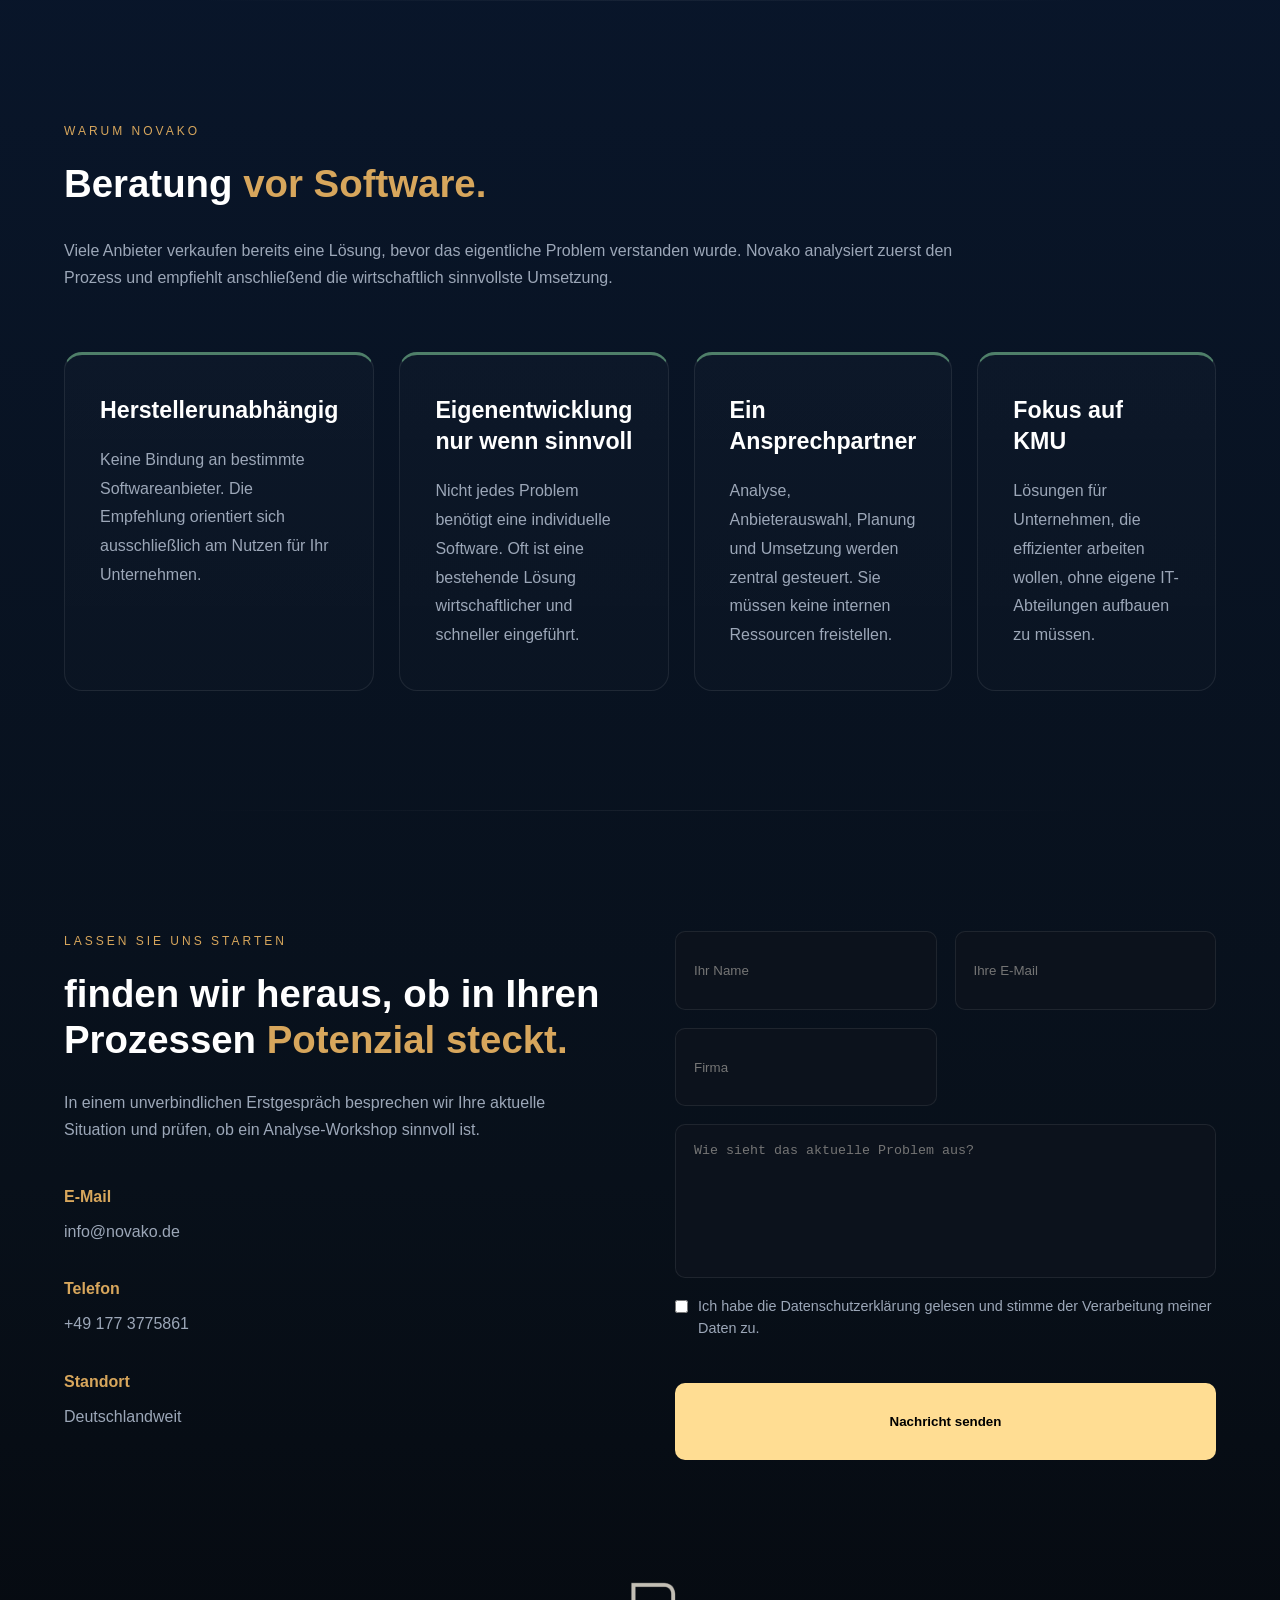
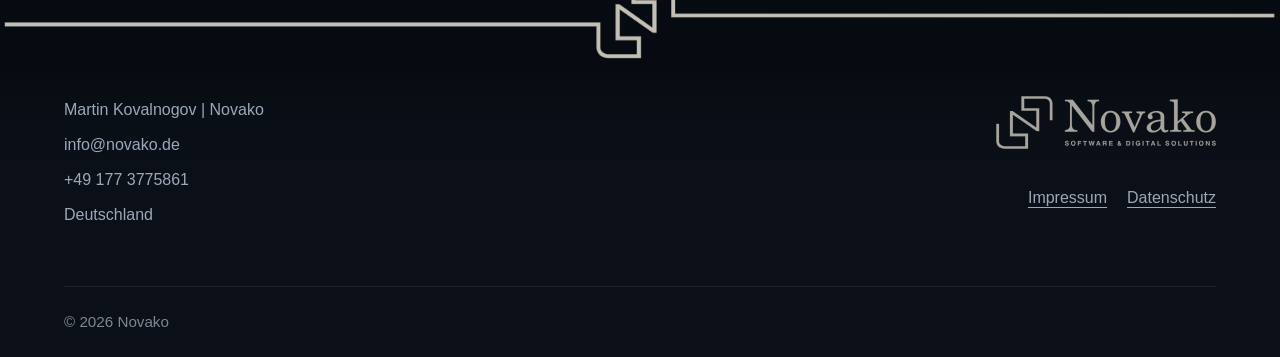
==== commit 6c101fe2: "Update index.html" ====
--- a/index.html
+++ b/index.html
@@ -57,7 +57,7 @@
 
             <div class="hero-image">
 
-                <img src="bilder/martin_logo.png">
+                <img src="bilder/martin_logo1.PNG">
             </div>
         </div>
     </section>
@@ -386,7 +386,7 @@
                 </span>
 
                 <h2>
-                    Finden wir heraus, ob in Ihren Prozessen
+                    finden wir heraus, ob in Ihren Prozessen
                     <span>Potenzial steckt.</span>
                 </h2>
 
--- a/index.css
+++ b/index.css
@@ -634,6 +634,23 @@
 
 .contact-form button:hover{
     background:var(--gold-hover);
+}
+
+.checkbox-consent{
+    grid-column:1 / -1;
+
+    display:flex;
+    align-items:flex-start;
+    gap:10px;
+
+    font-size:.9rem;
+    color:var(--text-secondary);
+
+    line-height:1.5;
+}
+
+.checkbox-consent input{
+    margin-top:4px;
 }
 
 /* ========================================
@@ -890,4 +907,4 @@
     margin-bottom:20px;
 
     line-height:1.9;
-}+}
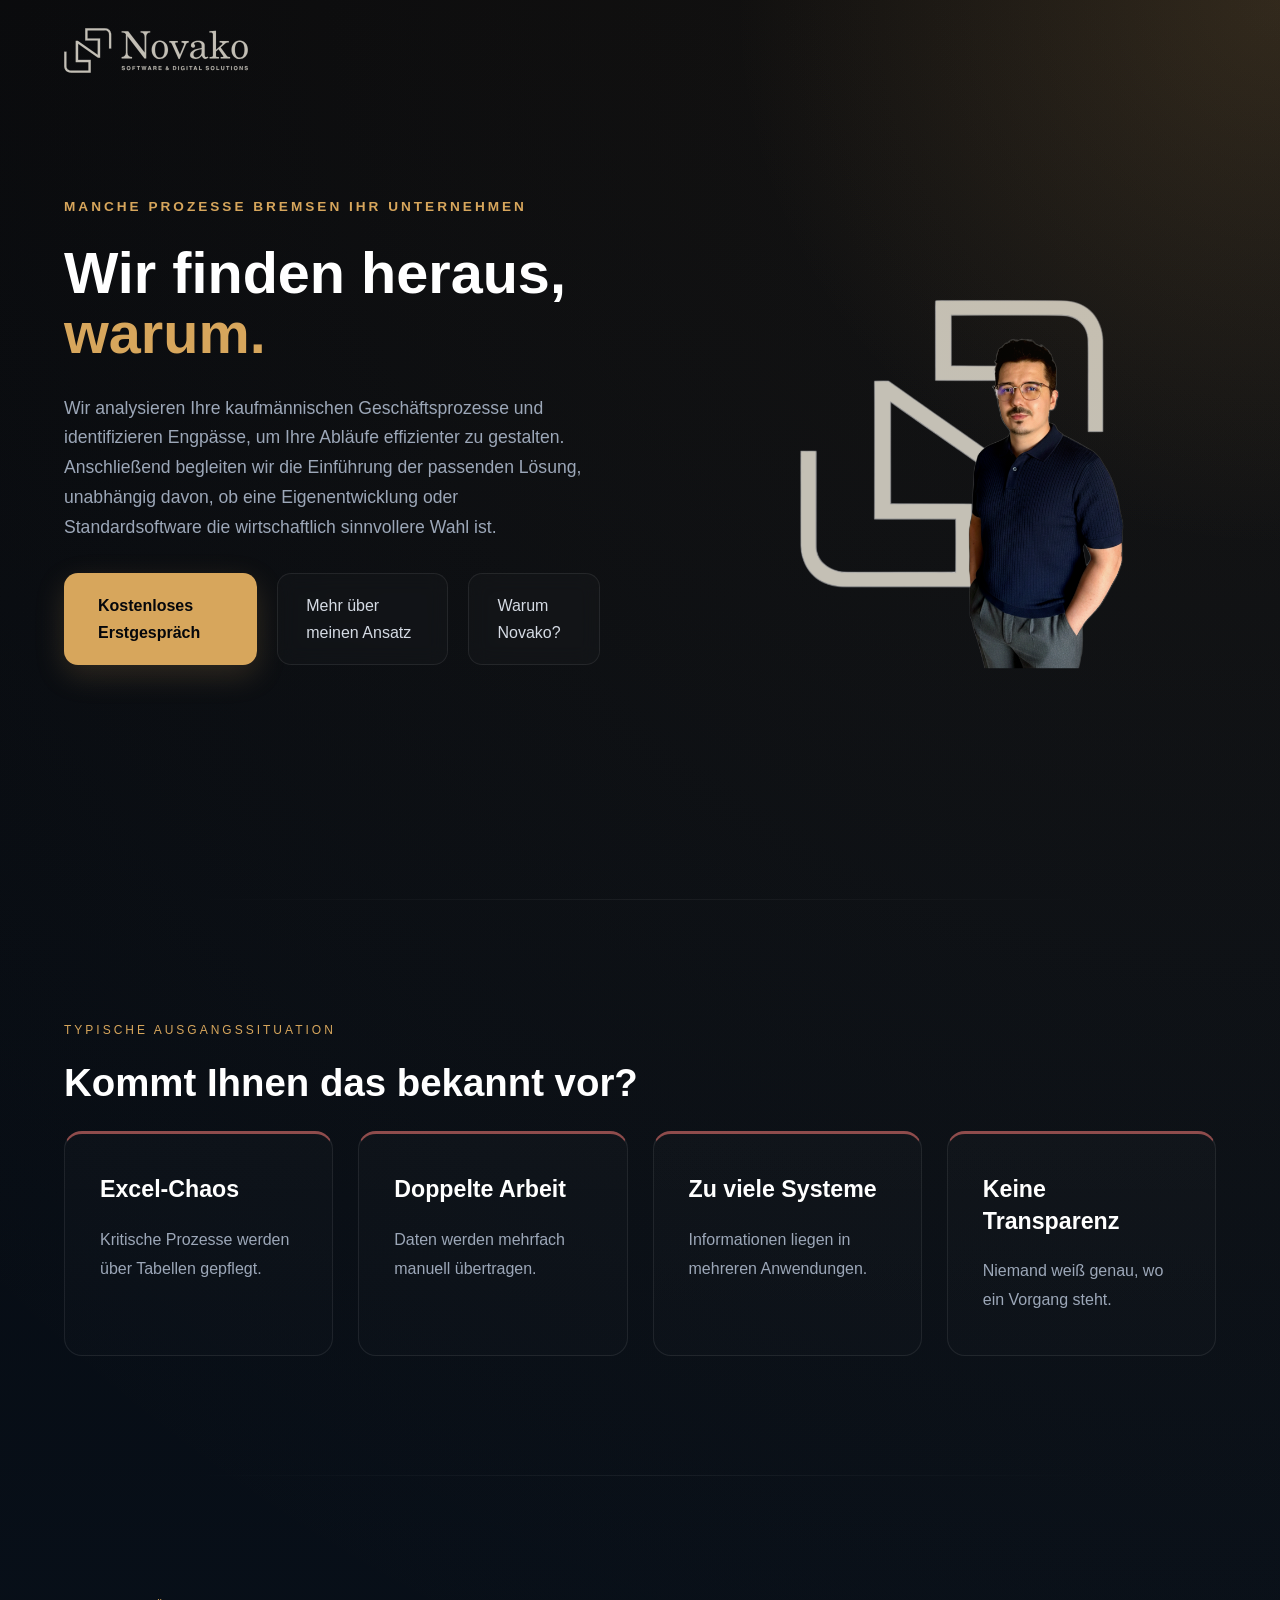
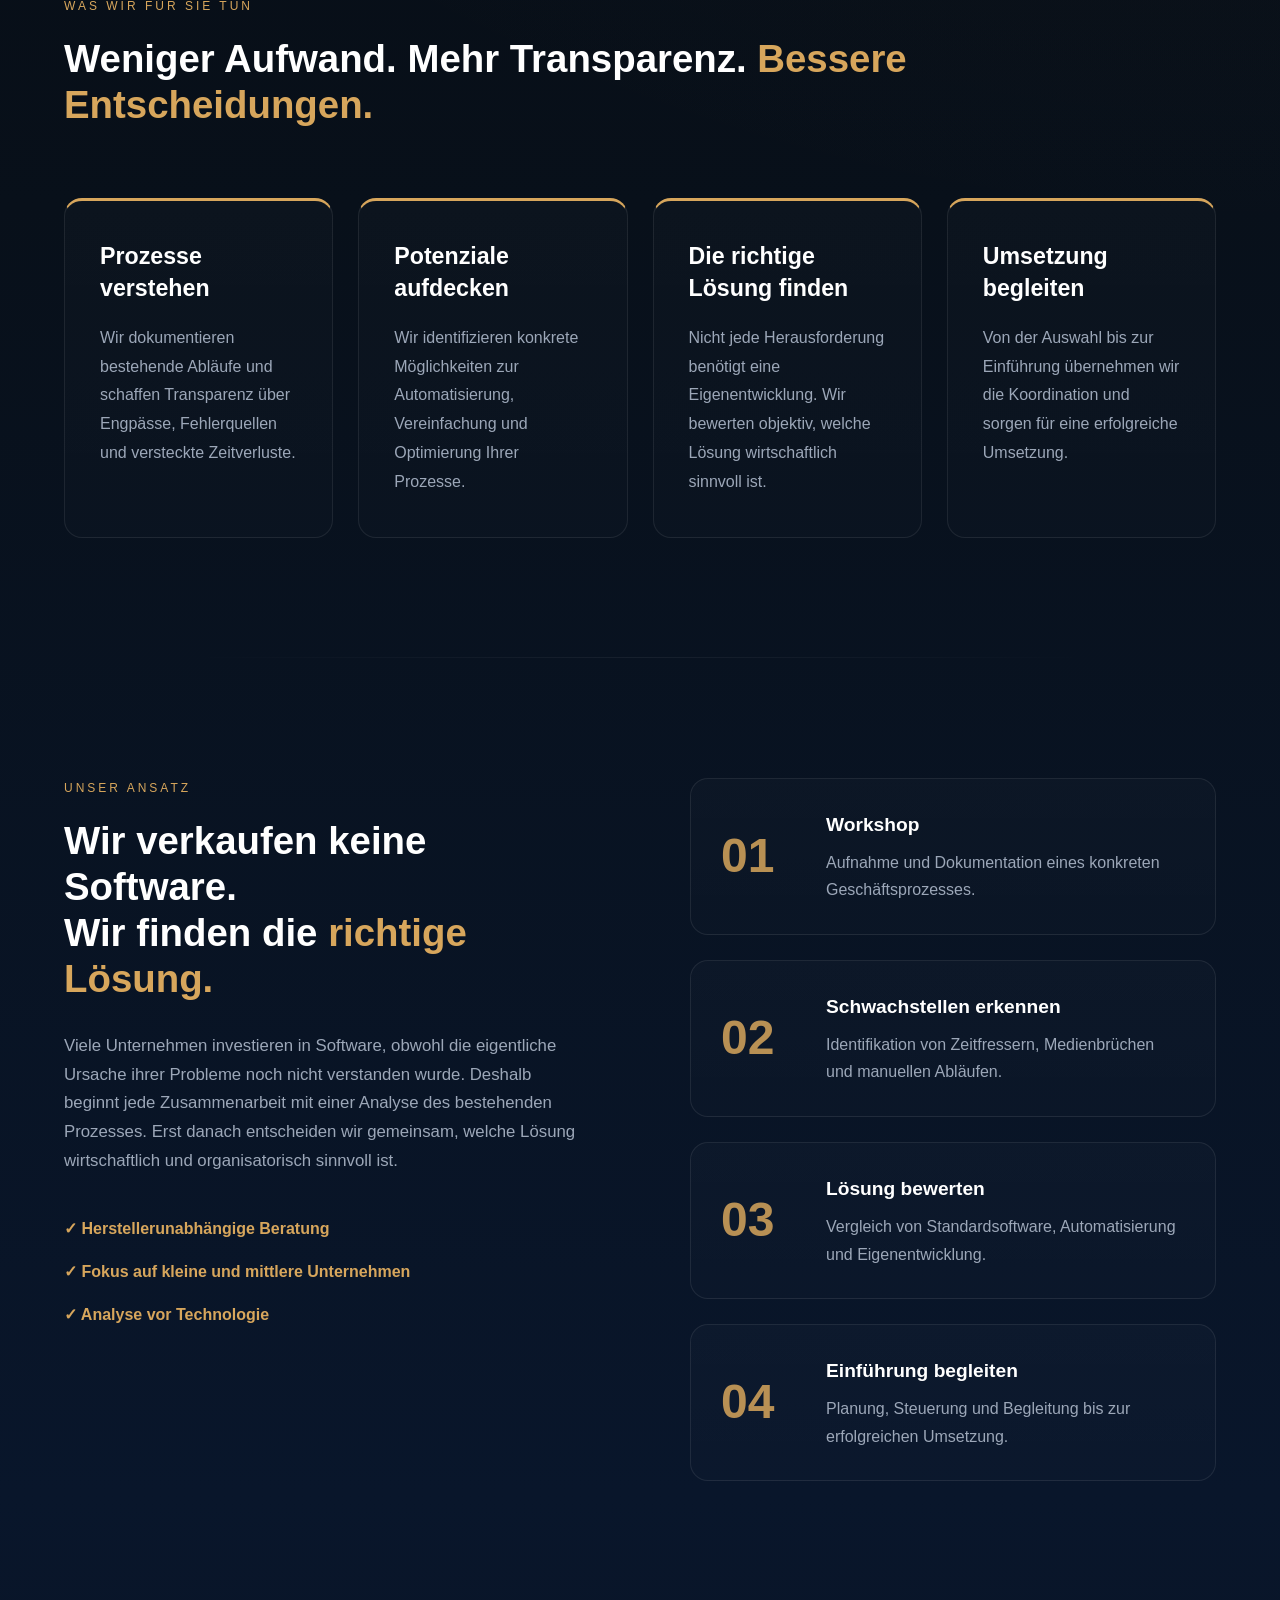
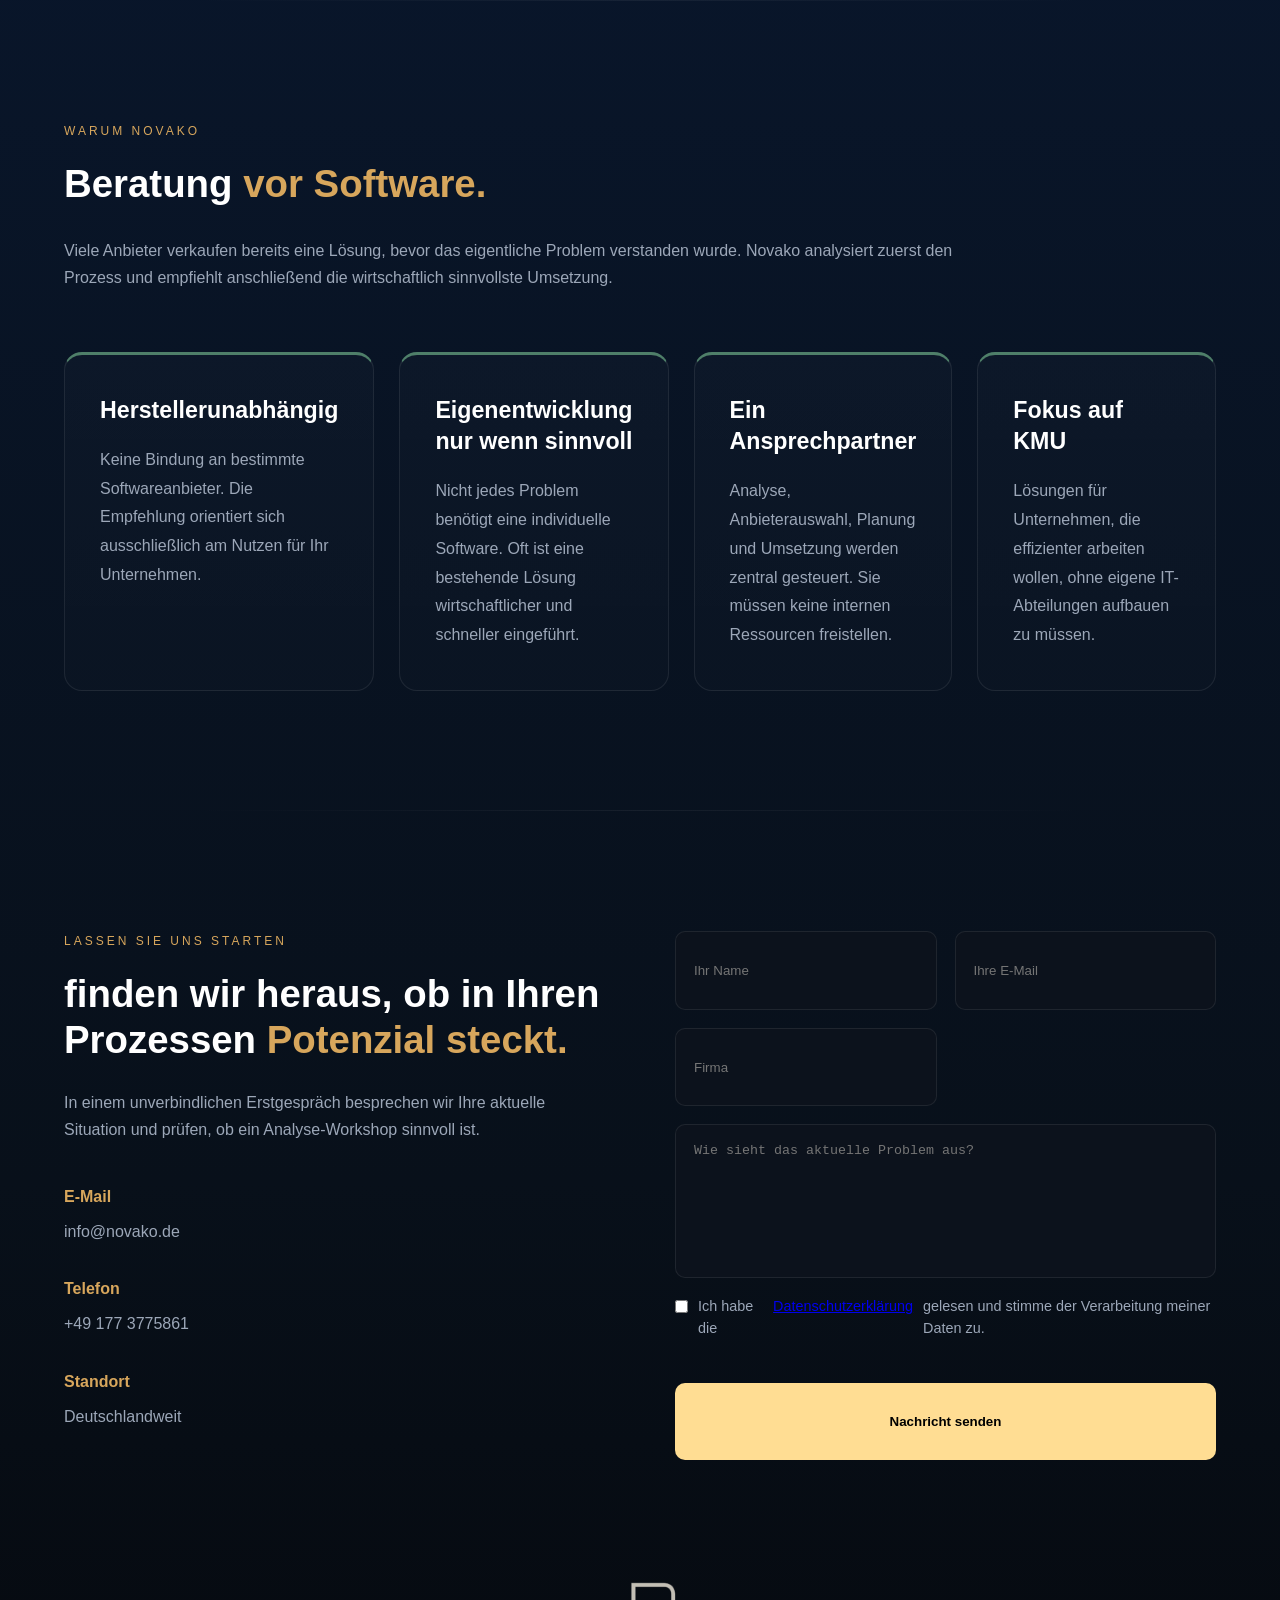
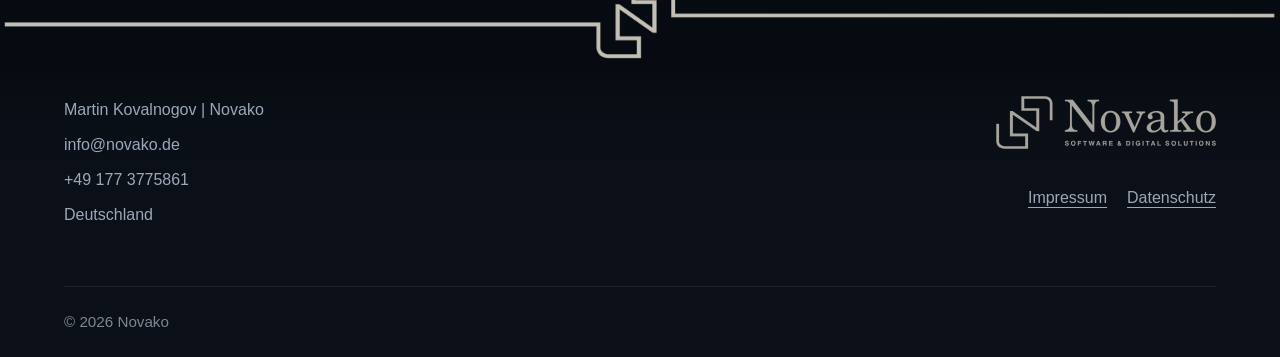
==== commit 777839a4: "Update index.html" ====
--- a/index.html
+++ b/index.html
@@ -36,9 +36,7 @@
     </h1>
 
     <p>
-        Wir analysieren Ihre Geschäftsprozesse und identifizieren Engpässe, 
-        um Ihre Abläufe effizienter zu machen. Anschließend begleiten wir die Einführung der 
-        optimalen Lösung, egal ob es sich um eine Eigenentwicklung oder ein Standardprodukt handelt.
+        Wir analysieren Ihre kaufmännischen Geschäftsprozesse und identifizieren Engpässe, um Ihre Abläufe effizienter zu gestalten. Anschließend begleiten wir die Einführung der passenden Lösung, unabhängig davon, ob eine Eigenentwicklung oder Standardsoftware die wirtschaftlich sinnvollere Wahl ist.
     </p>
                 <div class="hero-buttons">
                     <a href="#kontakt" class="btn-primary">
@@ -121,7 +119,7 @@
 <div class="container">
 
     <span class="section-label">
-        WAS ICH FÜR SIE TUE
+        WAS WIR FÜR SIE TUN
     </span>
 
     <h2>
@@ -194,7 +192,7 @@
         <div class="approach-content">
 
             <span class="section-label">
-                MEIN ANSATZ
+                UNSER ANSATZ
             </span>
 
             <h2>
@@ -451,13 +449,18 @@
     ></textarea>
 
     <label class="checkbox-consent">
-        <input
-            type="checkbox"
-            name="consent"
-            required
-        >
-        Ich habe die Datenschutzerklärung gelesen und stimme der Verarbeitung meiner Daten zu.
-    </label>
+    <input
+        type="checkbox"
+        name="consent"
+        required
+    >
+
+    Ich habe die
+    <a href="datenschutz.html" target="_blank">
+        Datenschutzerklärung
+    </a>
+    gelesen und stimme der Verarbeitung meiner Daten zu.
+</label>
 
     <button type="submit">
         Nachricht senden
--- a/index.css
+++ b/index.css
@@ -328,8 +328,8 @@
 }
 
 .hero-image img{
-    width:60%;
-    max-width:500px;
+    width:90%;
+    max-width:900px;
 }
 
 /* ========================================
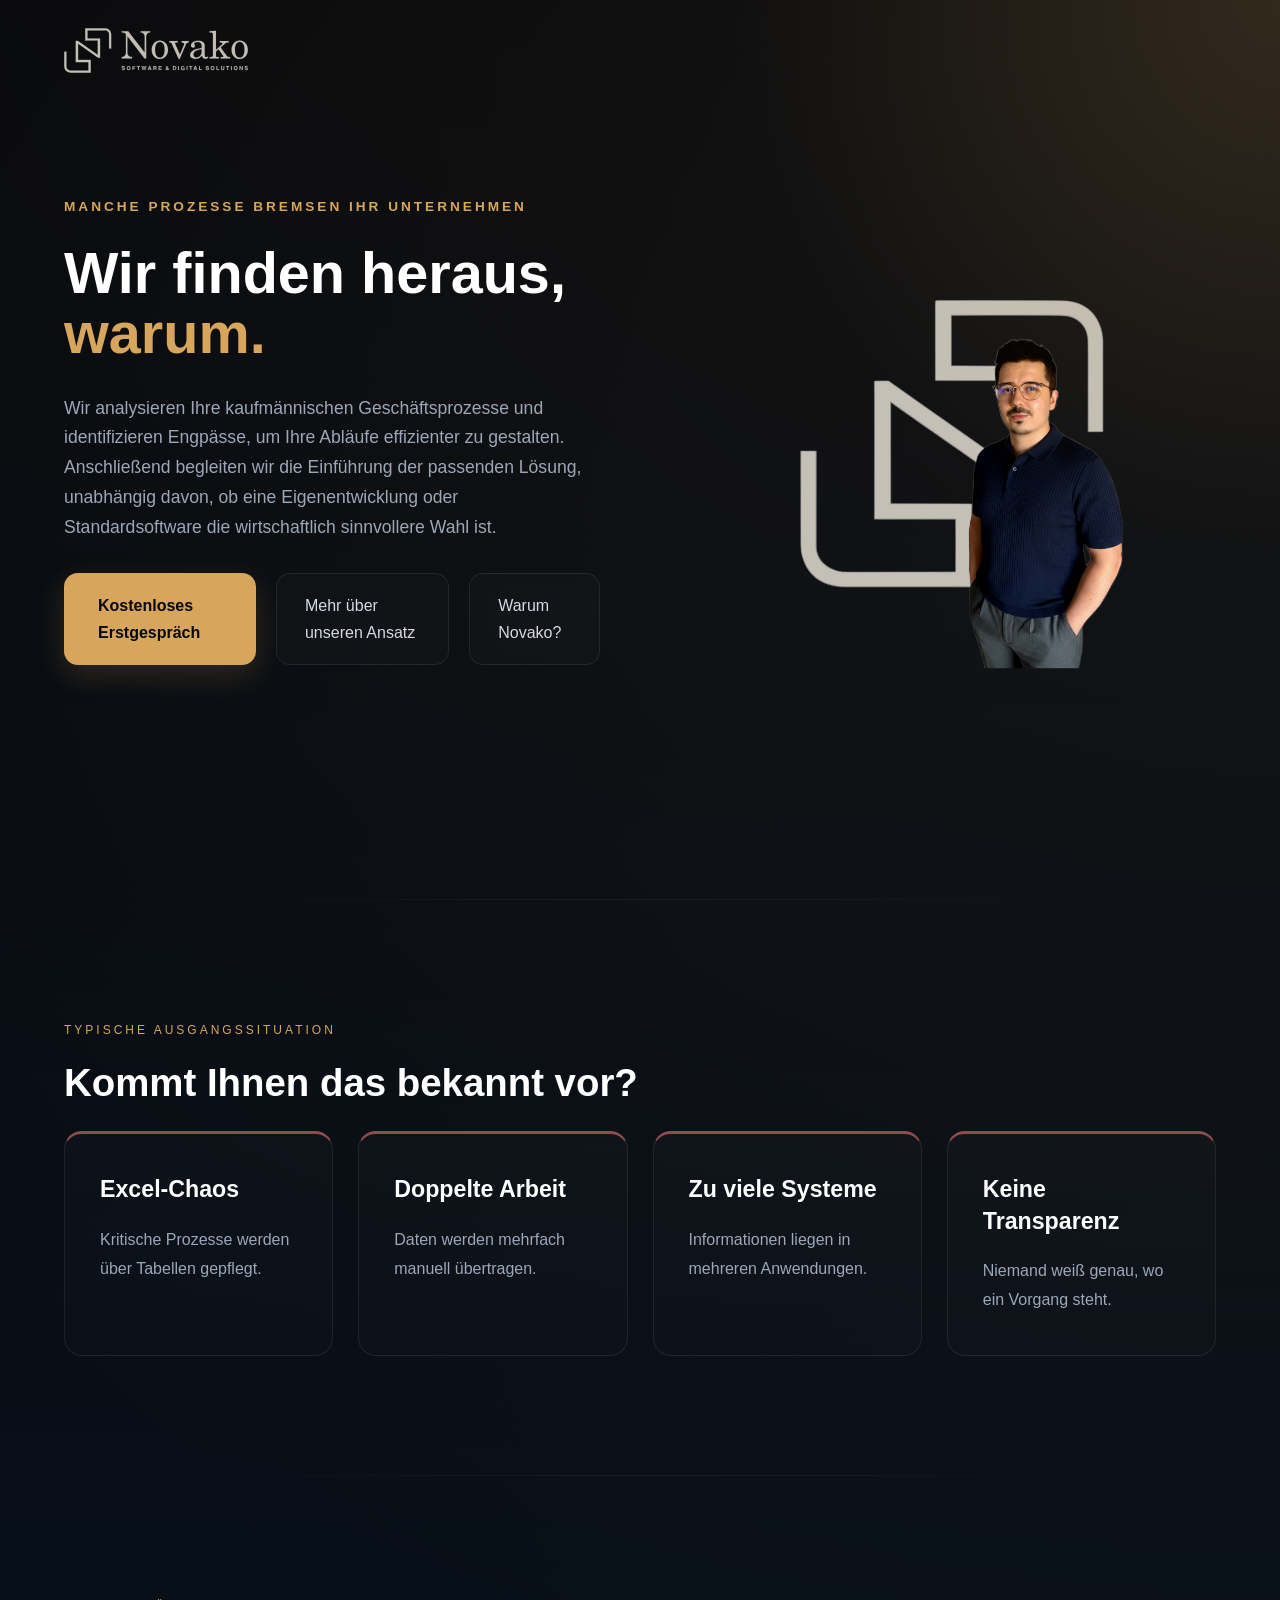
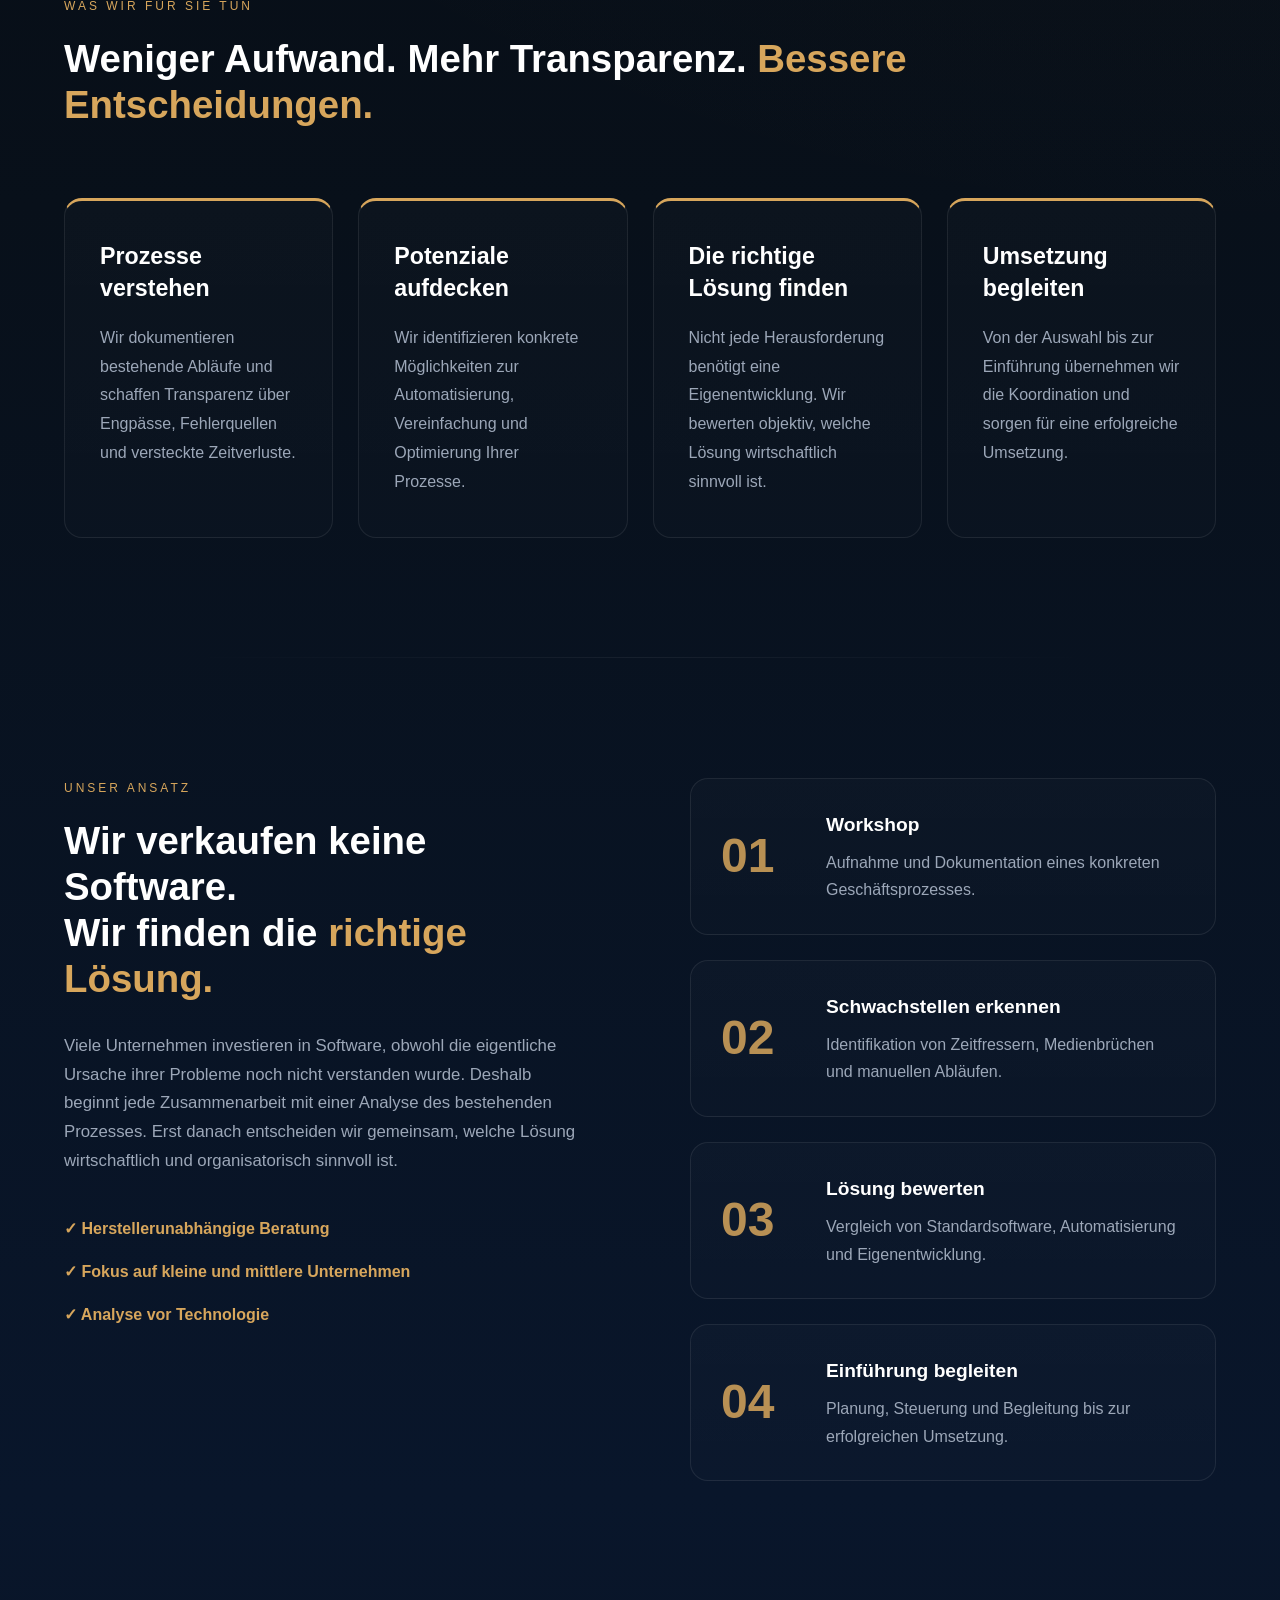
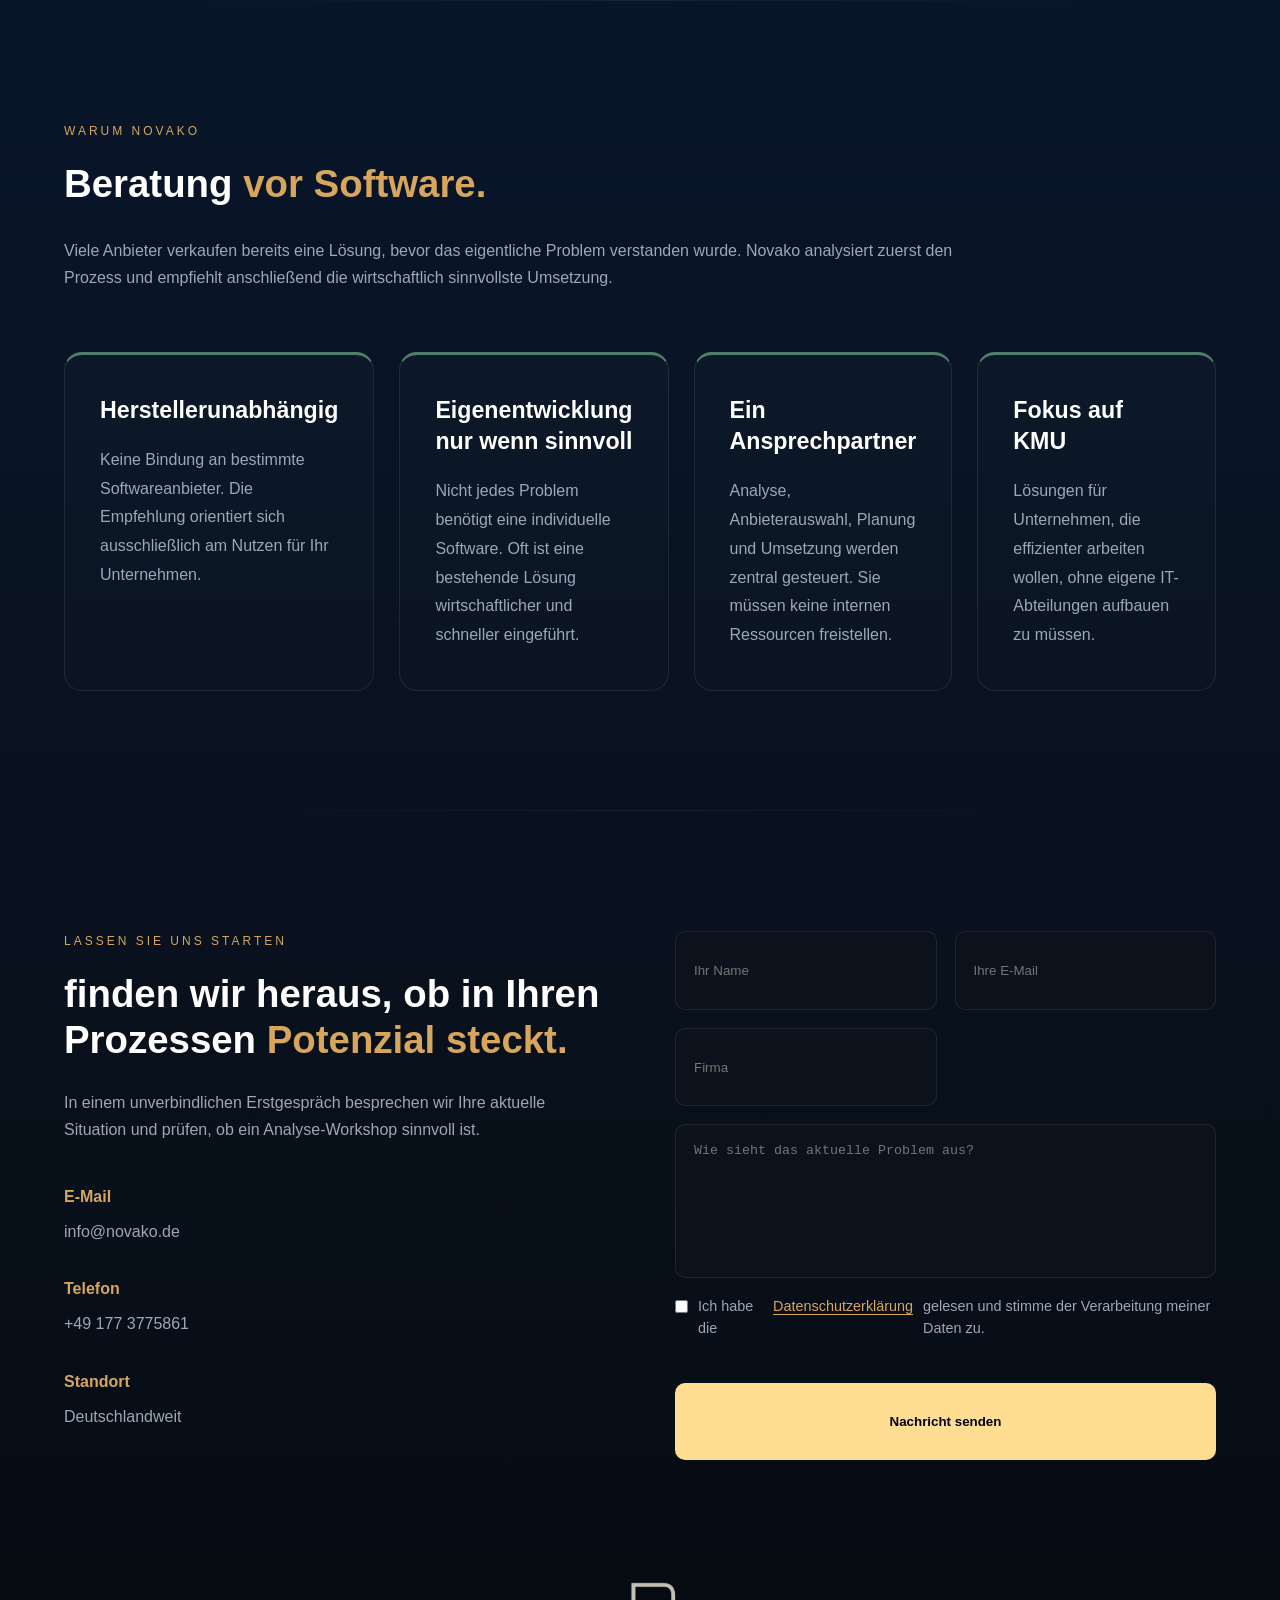
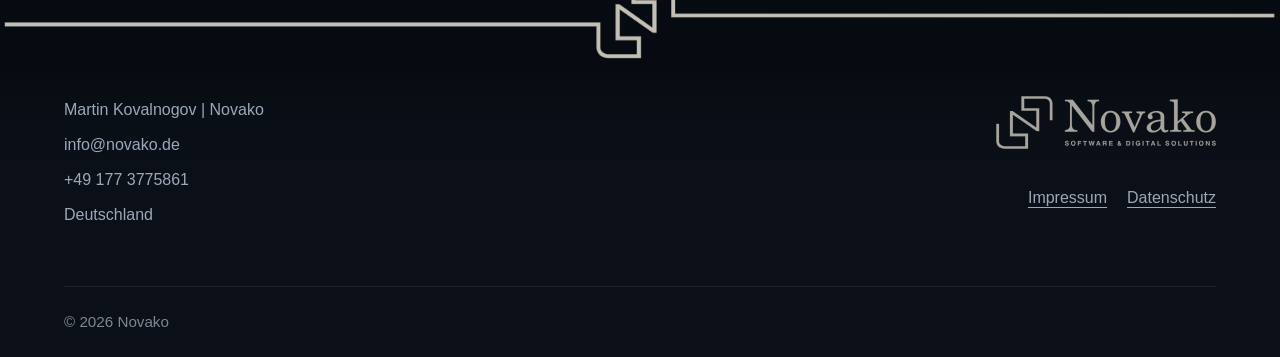
==== commit 5df6056a: "Update index.html" ====
--- a/index.html
+++ b/index.html
@@ -44,7 +44,7 @@
                     </a>
 
                     <a href="#ansatz" class="btn-secondary">
-                        Mehr über meinen Ansatz
+                        Mehr über unseren Ansatz
                     </a>
 
                     <a href="#warum-novako" class="btn-secondary">
--- a/index.css
+++ b/index.css
@@ -636,6 +636,22 @@
     background:var(--gold-hover);
 }
 
+.checkbox-consent a{
+
+    color:var(--gold);
+
+    text-decoration:underline;
+
+    text-underline-offset:3px;
+
+    transition:.3s;
+}
+
+.checkbox-consent a:hover{
+
+    color:var(--gold-hover);
+}
+
 .checkbox-consent{
     grid-column:1 / -1;
 
@@ -652,6 +668,8 @@
 .checkbox-consent input{
     margin-top:4px;
 }
+
+
 
 /* ========================================
    FOOTER DIVIDER
@@ -707,7 +725,7 @@
     margin-bottom:8px;
 }
 
-.footer-links a:hover{
+.footer-right-links a:hover{
     color:var(--gold);
 }
 
@@ -847,11 +865,6 @@
         justify-content:center;
     }
 
-    .footer-content{
-        flex-direction:column;
-        gap:20px;
-    }
-
     h1{
         font-size:3rem;
     }
@@ -866,10 +879,10 @@
         width:180px;
     }
 
-    .footer-links{
-        flex-direction:column;
-        gap:10px;
-    }
+  .footer-right-links{
+    flex-direction:column;
+    gap:10px;
+}
 }
 
 /* ========================================
@@ -886,7 +899,8 @@
 
 .legal-container{
 
-    max-width:900px;
+    width:min(90%,900px);
+    margin:auto;
 }
 
 .legal-content{
@@ -894,17 +908,138 @@
     margin-top:50px;
 }
 
+.legal-content h1{
+
+    margin-bottom:20px;
+}
+
 .legal-content h2{
 
-    margin-top:50px;
-    margin-bottom:15px;
-
-    font-size:1.4rem;
+    margin-top:55px;
+    margin-bottom:18px;
+
+    font-size:1.5rem;
+
+    color:var(--gold);
+}
+
+.legal-content h3{
+
+    margin-top:35px;
+    margin-bottom:12px;
+
+    font-size:1.15rem;
+
+    color:#fff;
 }
 
 .legal-content p{
 
-    margin-bottom:20px;
+    margin-bottom:22px;
+
+    color:var(--text-secondary);
 
     line-height:1.9;
 }
+
+.legal-content ul{
+
+    margin:0 0 25px 22px;
+
+    color:var(--text-secondary);
+
+    line-height:1.9;
+}
+
+.legal-content li{
+
+    margin-bottom:8px;
+}
+
+.legal-content strong{
+
+    color:#fff;
+
+    font-weight:600;
+}
+
+.legal-content a{
+
+    color:var(--gold);
+
+    text-decoration:underline;
+
+    text-underline-offset:3px;
+
+    transition:.3s;
+
+    overflow-wrap:anywhere;
+}
+
+.legal-content a:hover{
+
+    color:var(--gold-hover);
+}
+
+.legal-content code{
+
+    display:inline-block;
+
+    padding:2px 6px;
+
+    background:rgba(255,255,255,.05);
+
+    border:1px solid var(--border);
+
+    border-radius:6px;
+
+    color:#fff;
+
+    font-size:.95rem;
+}
+
+.legal-content pre{
+
+    margin:25px 0;
+
+    padding:20px;
+
+    background:rgba(255,255,255,.03);
+
+    border:1px solid var(--border);
+
+    border-radius:14px;
+
+    overflow-x:auto;
+}
+
+.legal-content table{
+
+    width:100%;
+
+    border-collapse:collapse;
+
+    margin:30px 0;
+}
+
+.legal-content th,
+.legal-content td{
+
+    padding:14px 16px;
+
+    border:1px solid var(--border);
+
+    text-align:left;
+}
+
+.legal-content th{
+
+    background:rgba(255,255,255,.04);
+
+    color:#fff;
+}
+
+.legal-content td{
+
+    color:var(--text-secondary);
+}
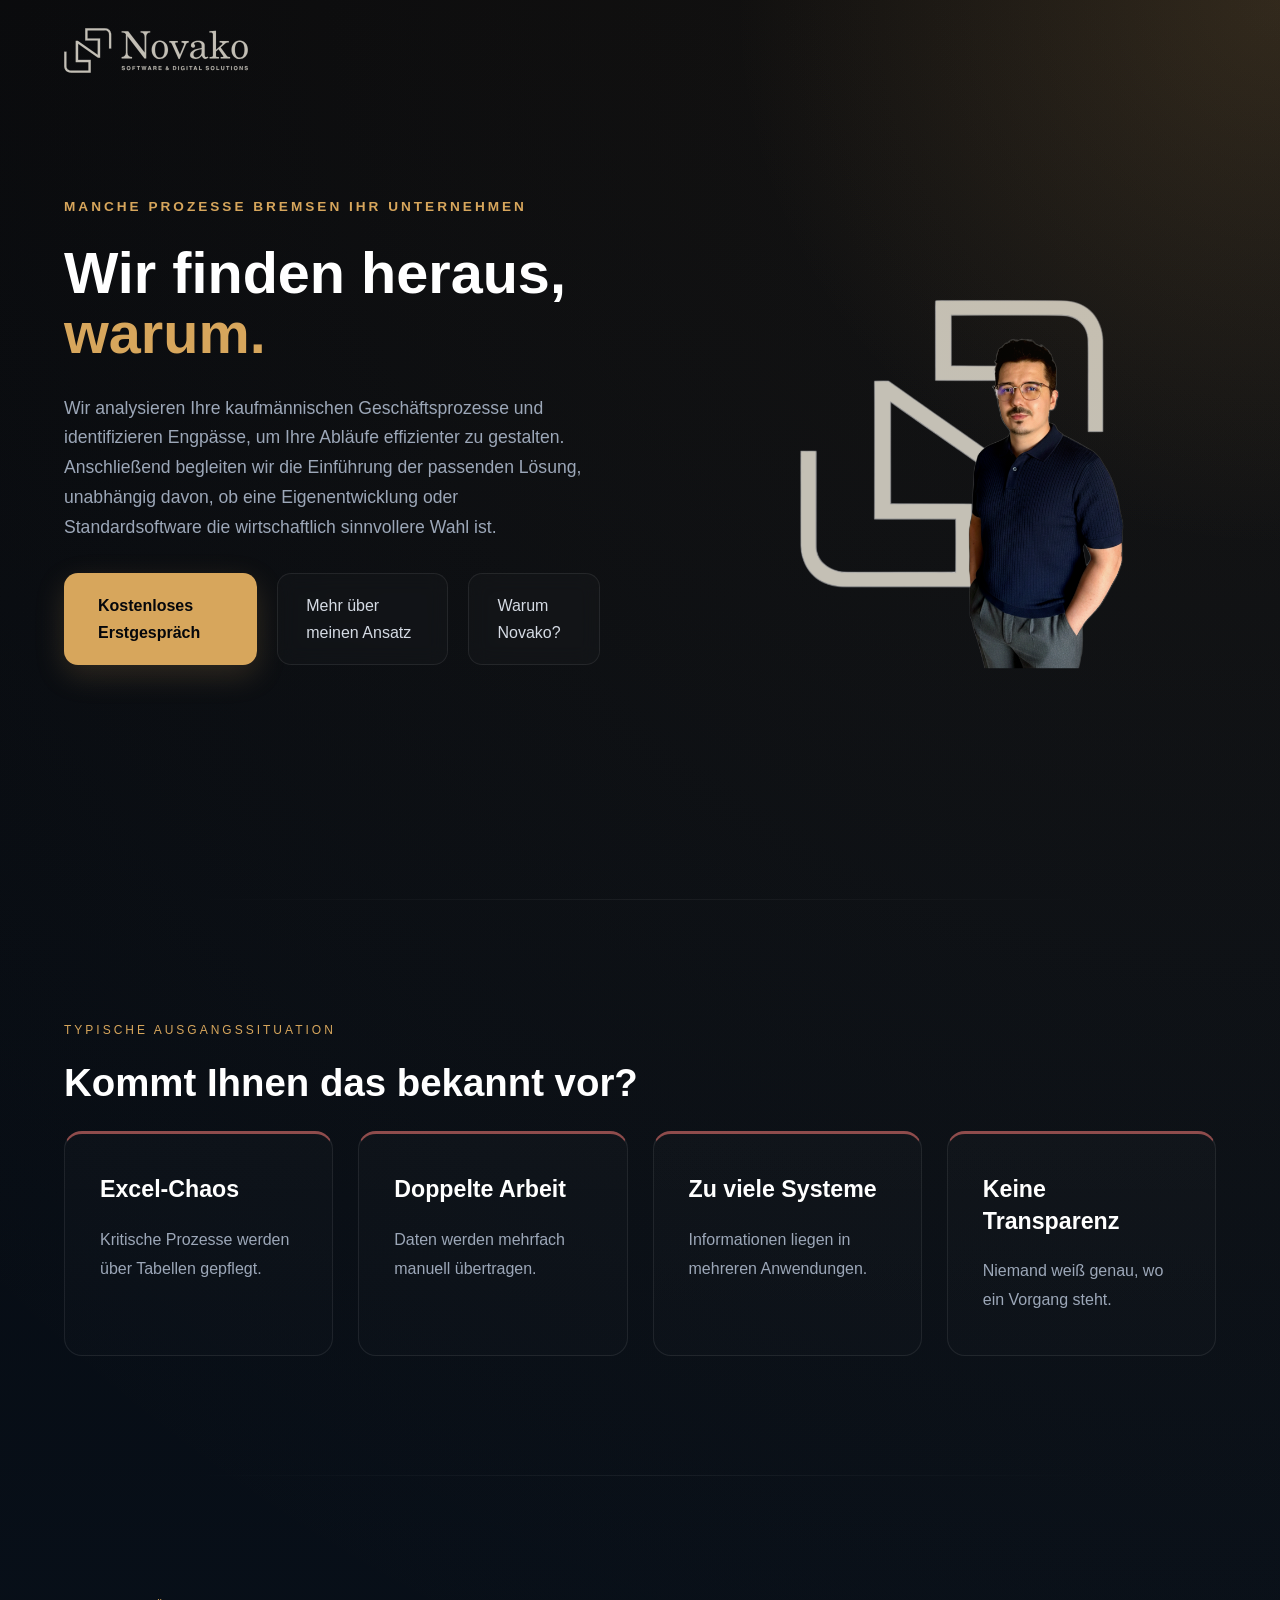
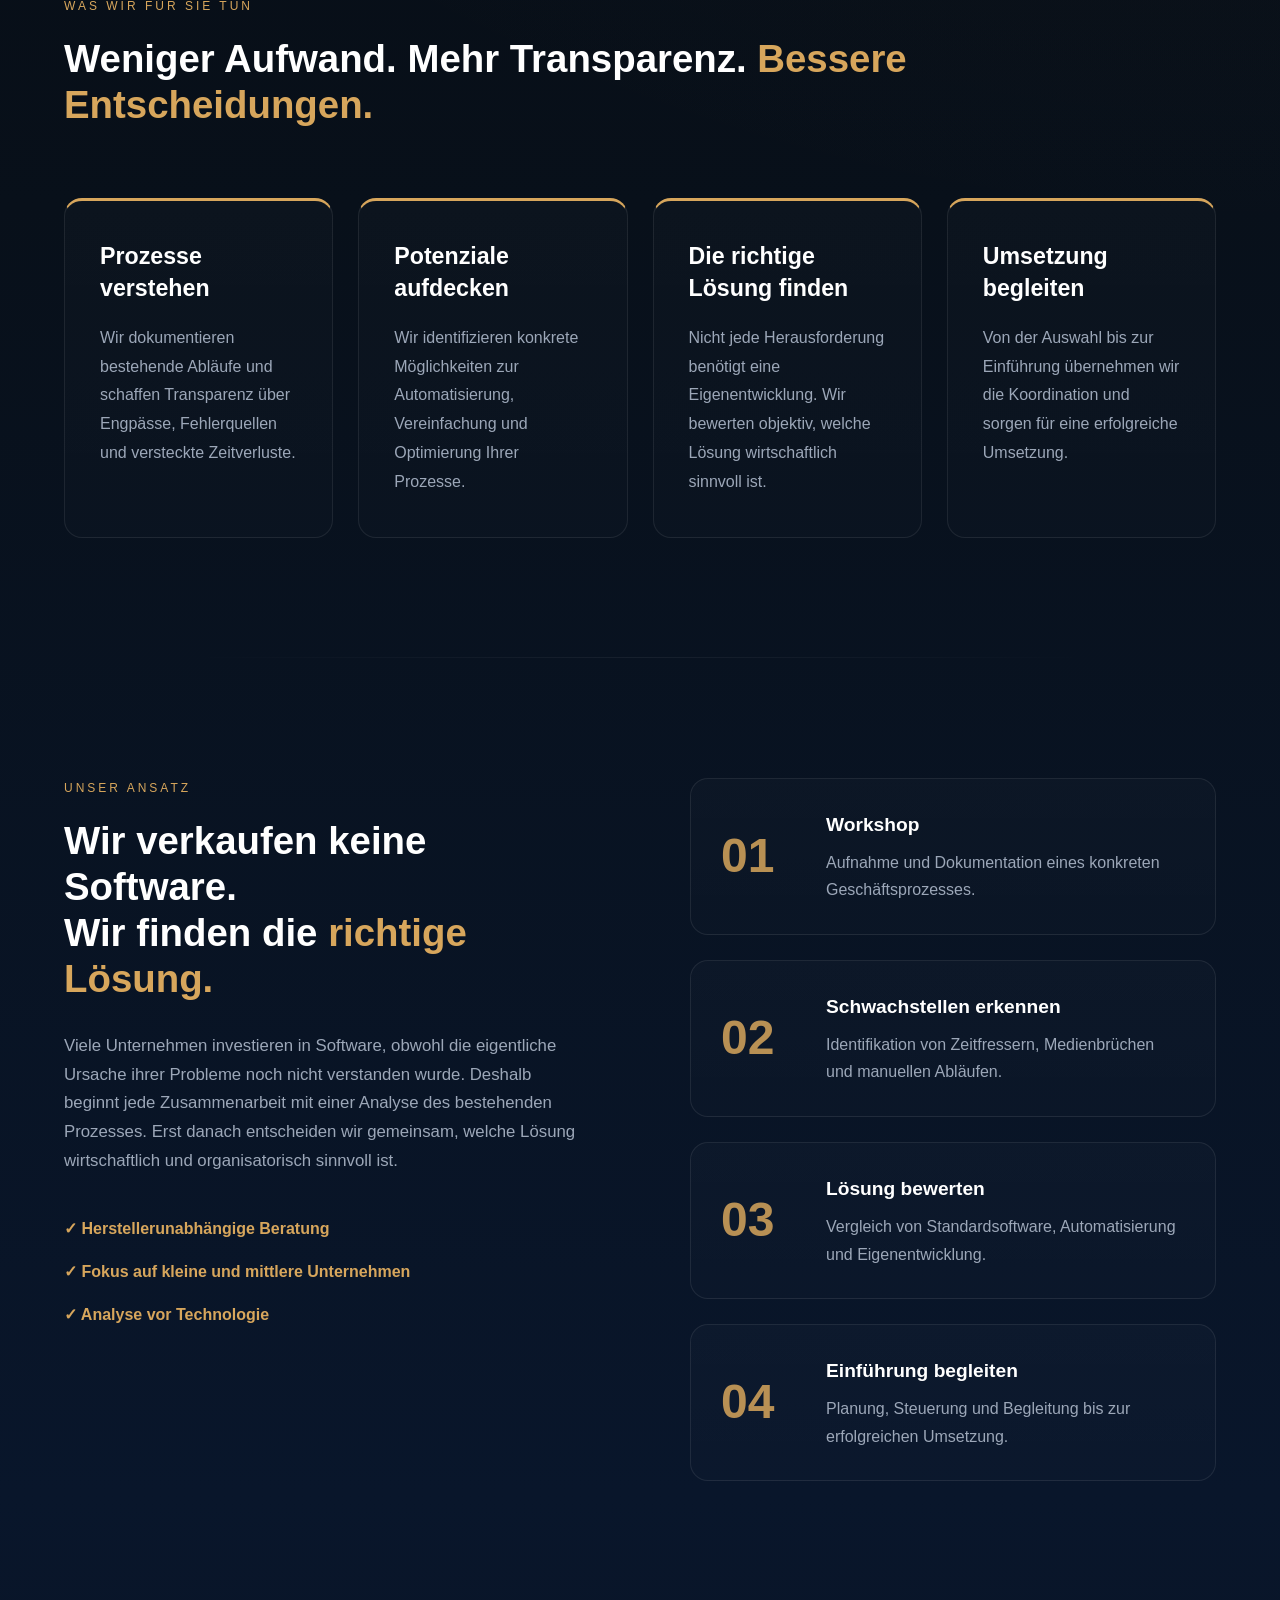
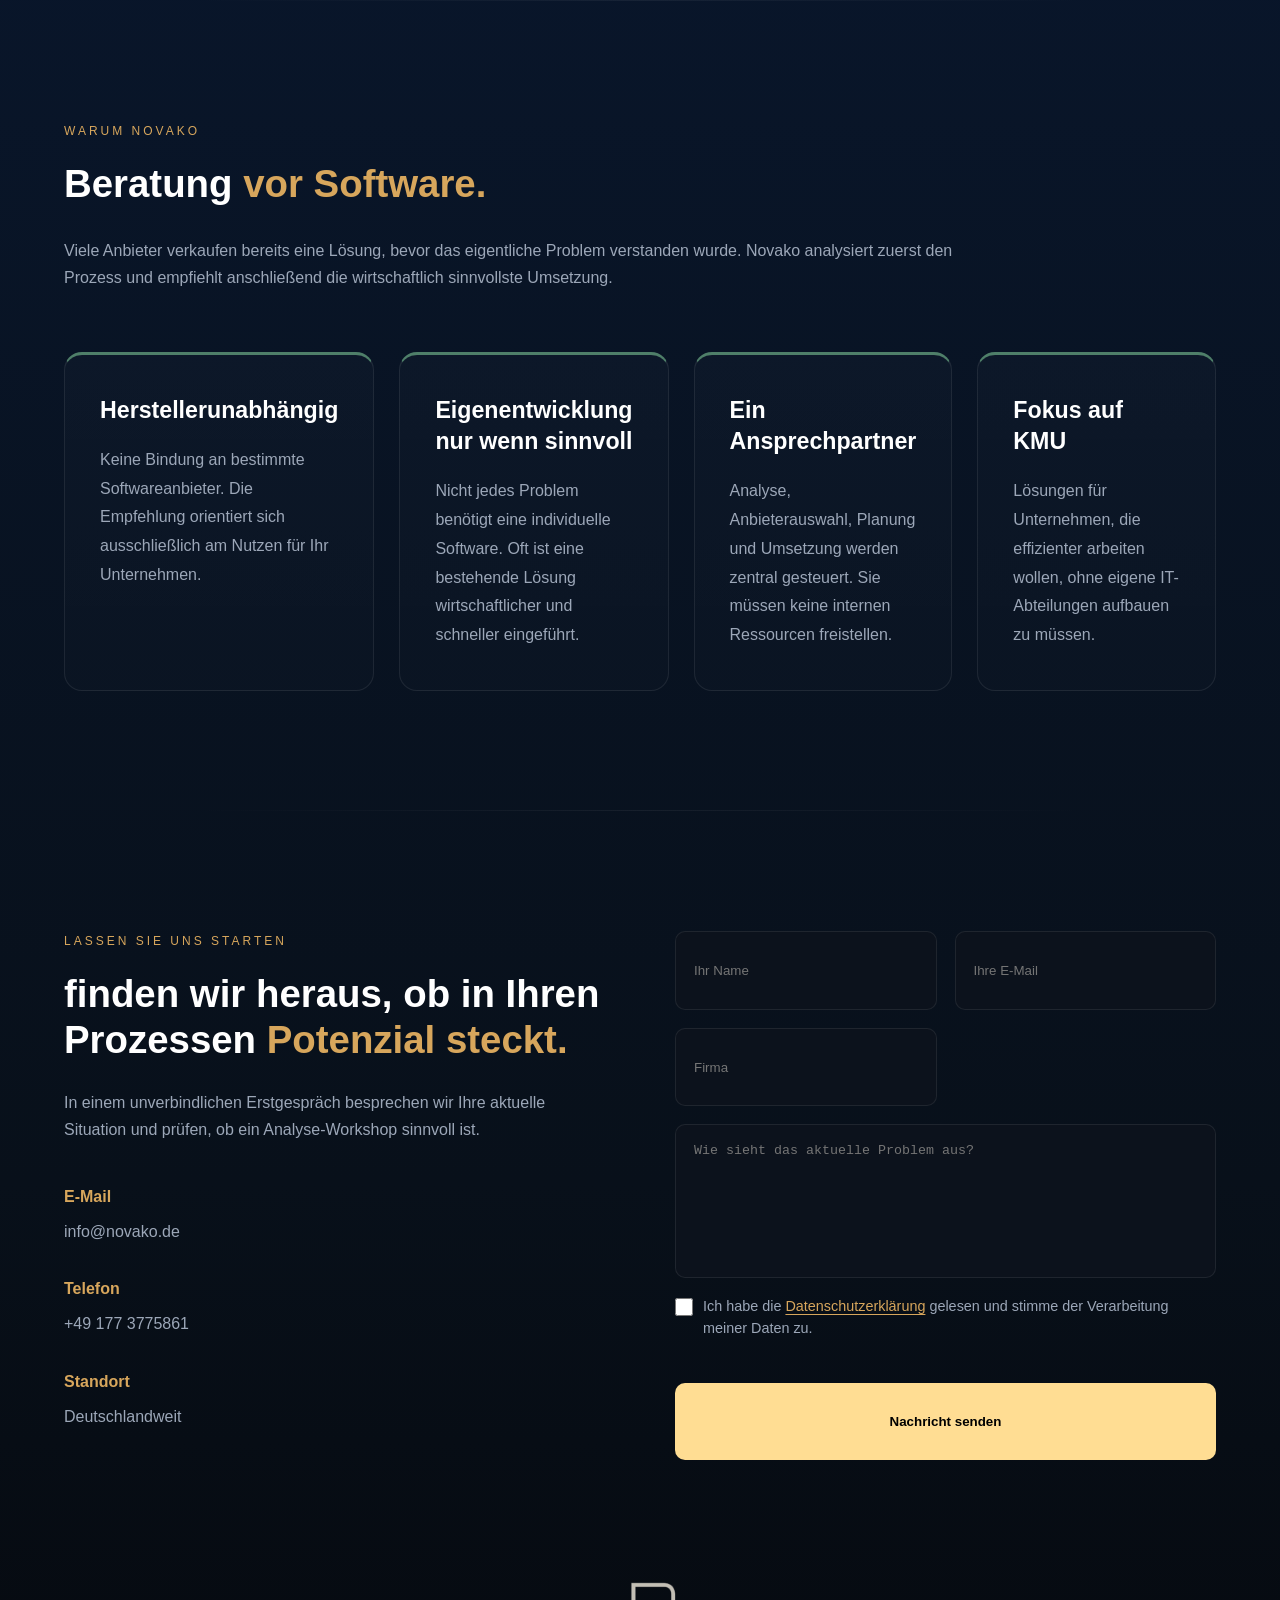
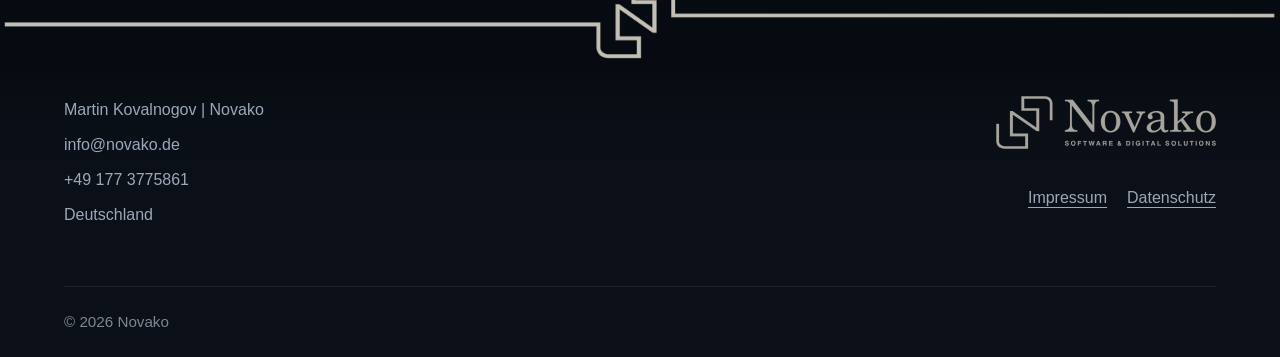
==== commit 3adb45ea: "Update index.html" ====
--- a/index.html
+++ b/index.html
@@ -44,7 +44,7 @@
                     </a>
 
                     <a href="#ansatz" class="btn-secondary">
-                        Mehr über unseren Ansatz
+                        Mehr über meinen Ansatz
                     </a>
 
                     <a href="#warum-novako" class="btn-secondary">
@@ -448,19 +448,20 @@
         required
     ></textarea>
 
-    <label class="checkbox-consent">
+    <div class="checkbox-consent">
+
     <input
         type="checkbox"
-        name="consent"
-        required
-    >
-
-    Ich habe die
-    <a href="datenschutz.html" target="_blank">
-        Datenschutzerklärung
-    </a>
-    gelesen und stimme der Verarbeitung meiner Daten zu.
-</label>
+        id="privacy"
+        required>
+
+    <label for="privacy">
+        Ich habe die
+        <a href="datenschutz.html">Datenschutzerklärung</a>
+        gelesen und stimme der Verarbeitung meiner Daten zu.
+    </label>
+
+</div>
 
     <button type="submit">
         Nachricht senden
--- a/index.css
+++ b/index.css
@@ -666,9 +666,27 @@
 }
 
 .checkbox-consent input{
-    margin-top:4px;
-}
-
+
+    width:18px;
+    height:18px;
+
+    min-width:18px;
+
+    margin-top:2px;
+
+    accent-color:var(--gold);
+
+    cursor:pointer;
+
+    padding:0;
+}
+
+.checkbox-consent label{
+
+    flex:1;
+
+    cursor:pointer;
+}
 
 
 /* ========================================
@@ -1043,3 +1061,46 @@
 
     color:var(--text-secondary);
 }
+
+/* ========================================
+   RESPONSIVE LEGAL
+======================================== */
+@media(max-width:768px){
+
+.legal-page{
+
+    padding-top:120px;
+    padding-bottom:80px;
+}
+
+.legal-content{
+
+    margin-top:35px;
+}
+
+.legal-content h2{
+
+    font-size:1.3rem;
+
+    margin-top:40px;
+}
+
+.legal-content p,
+.legal-content li{
+
+    font-size:.95rem;
+
+    line-height:1.75;
+}
+
+.legal-content ul{
+
+    margin-left:18px;
+}
+
+.legal-content a{
+
+    word-break:break-word;
+    overflow-wrap:anywhere;
+}
+}
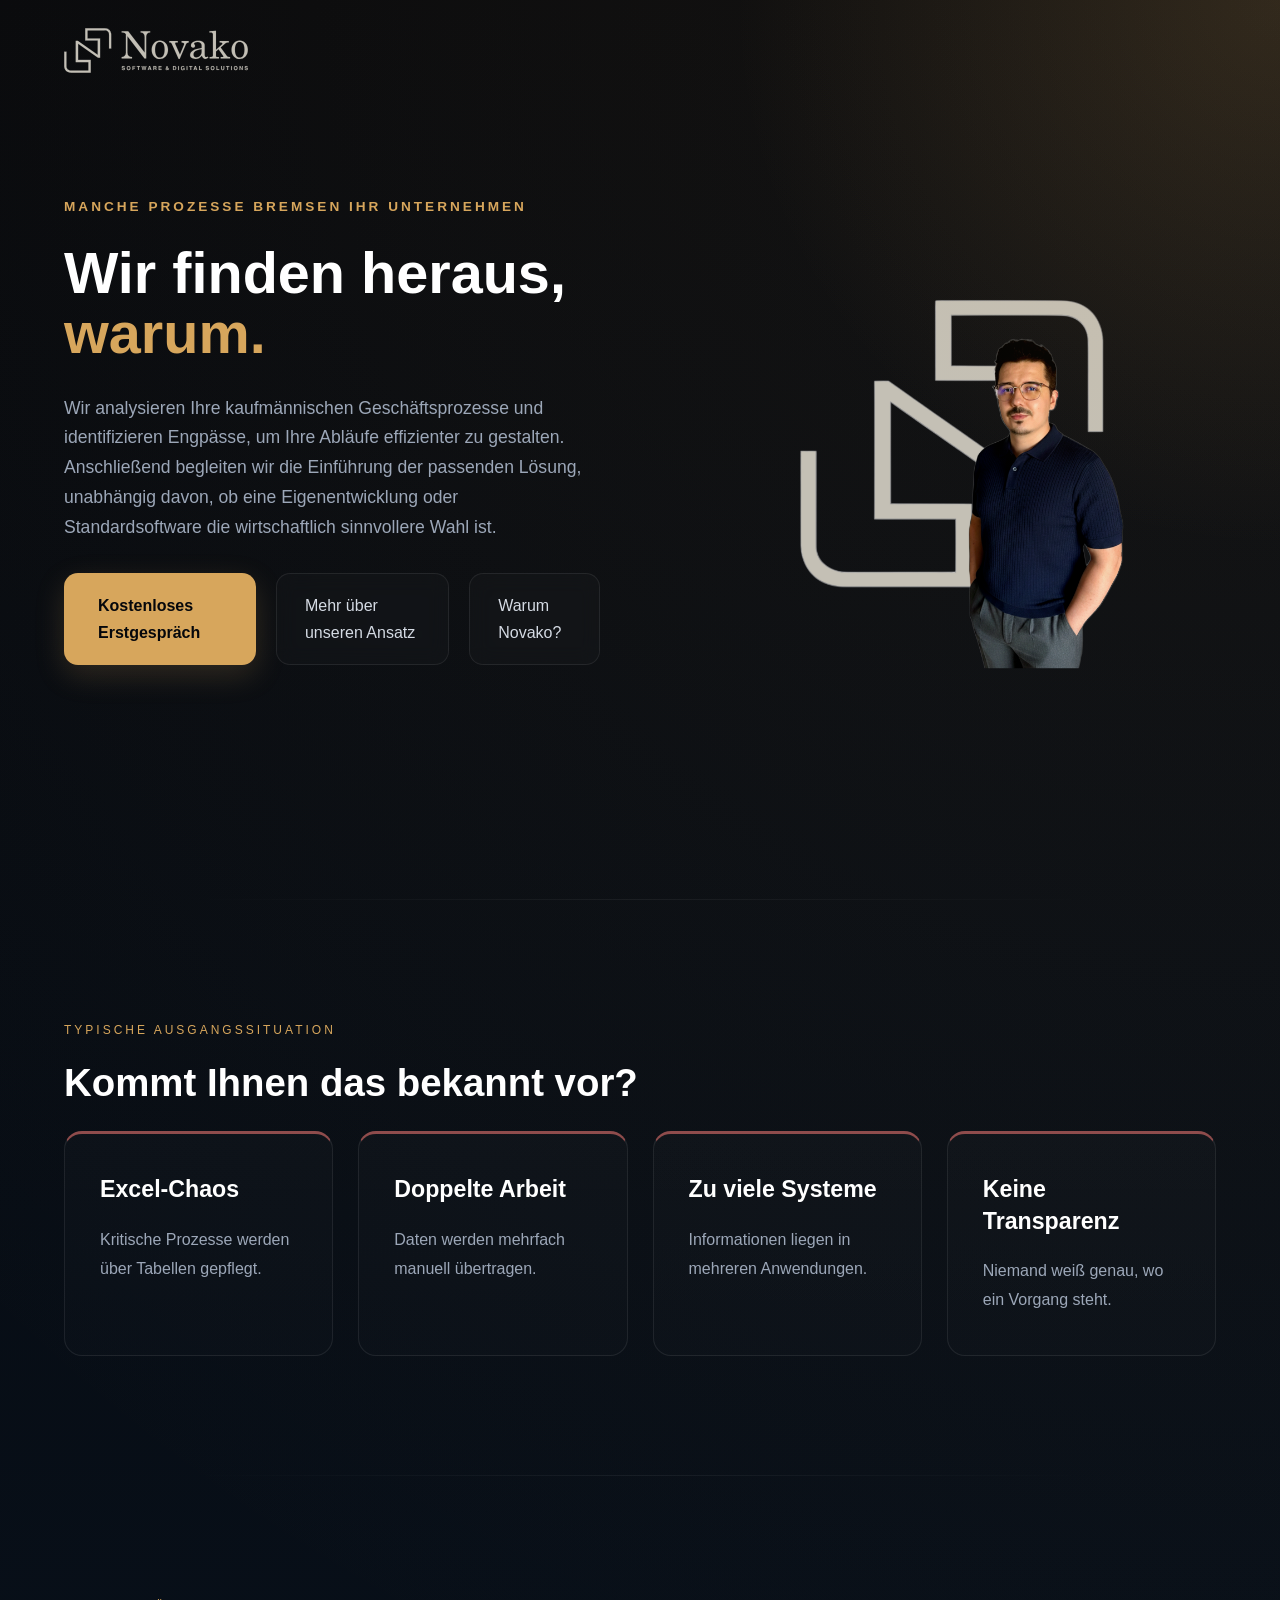
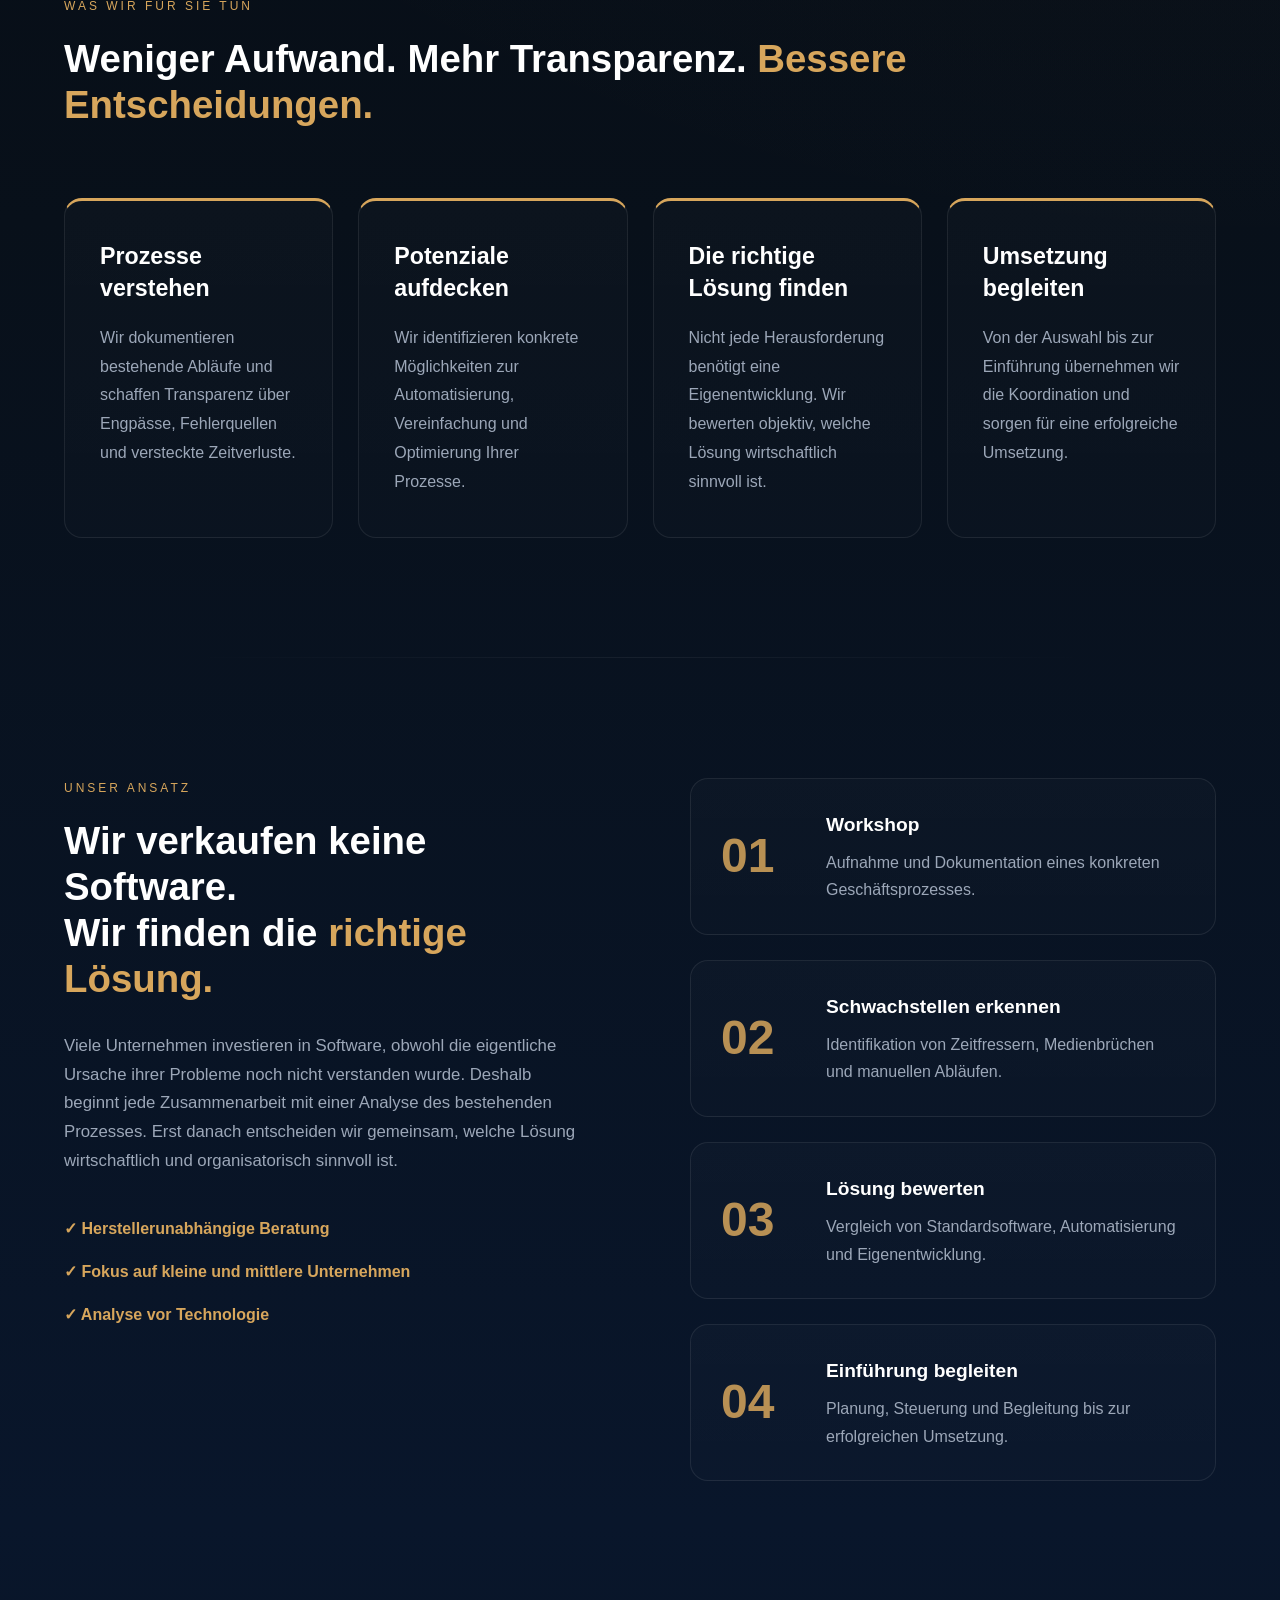
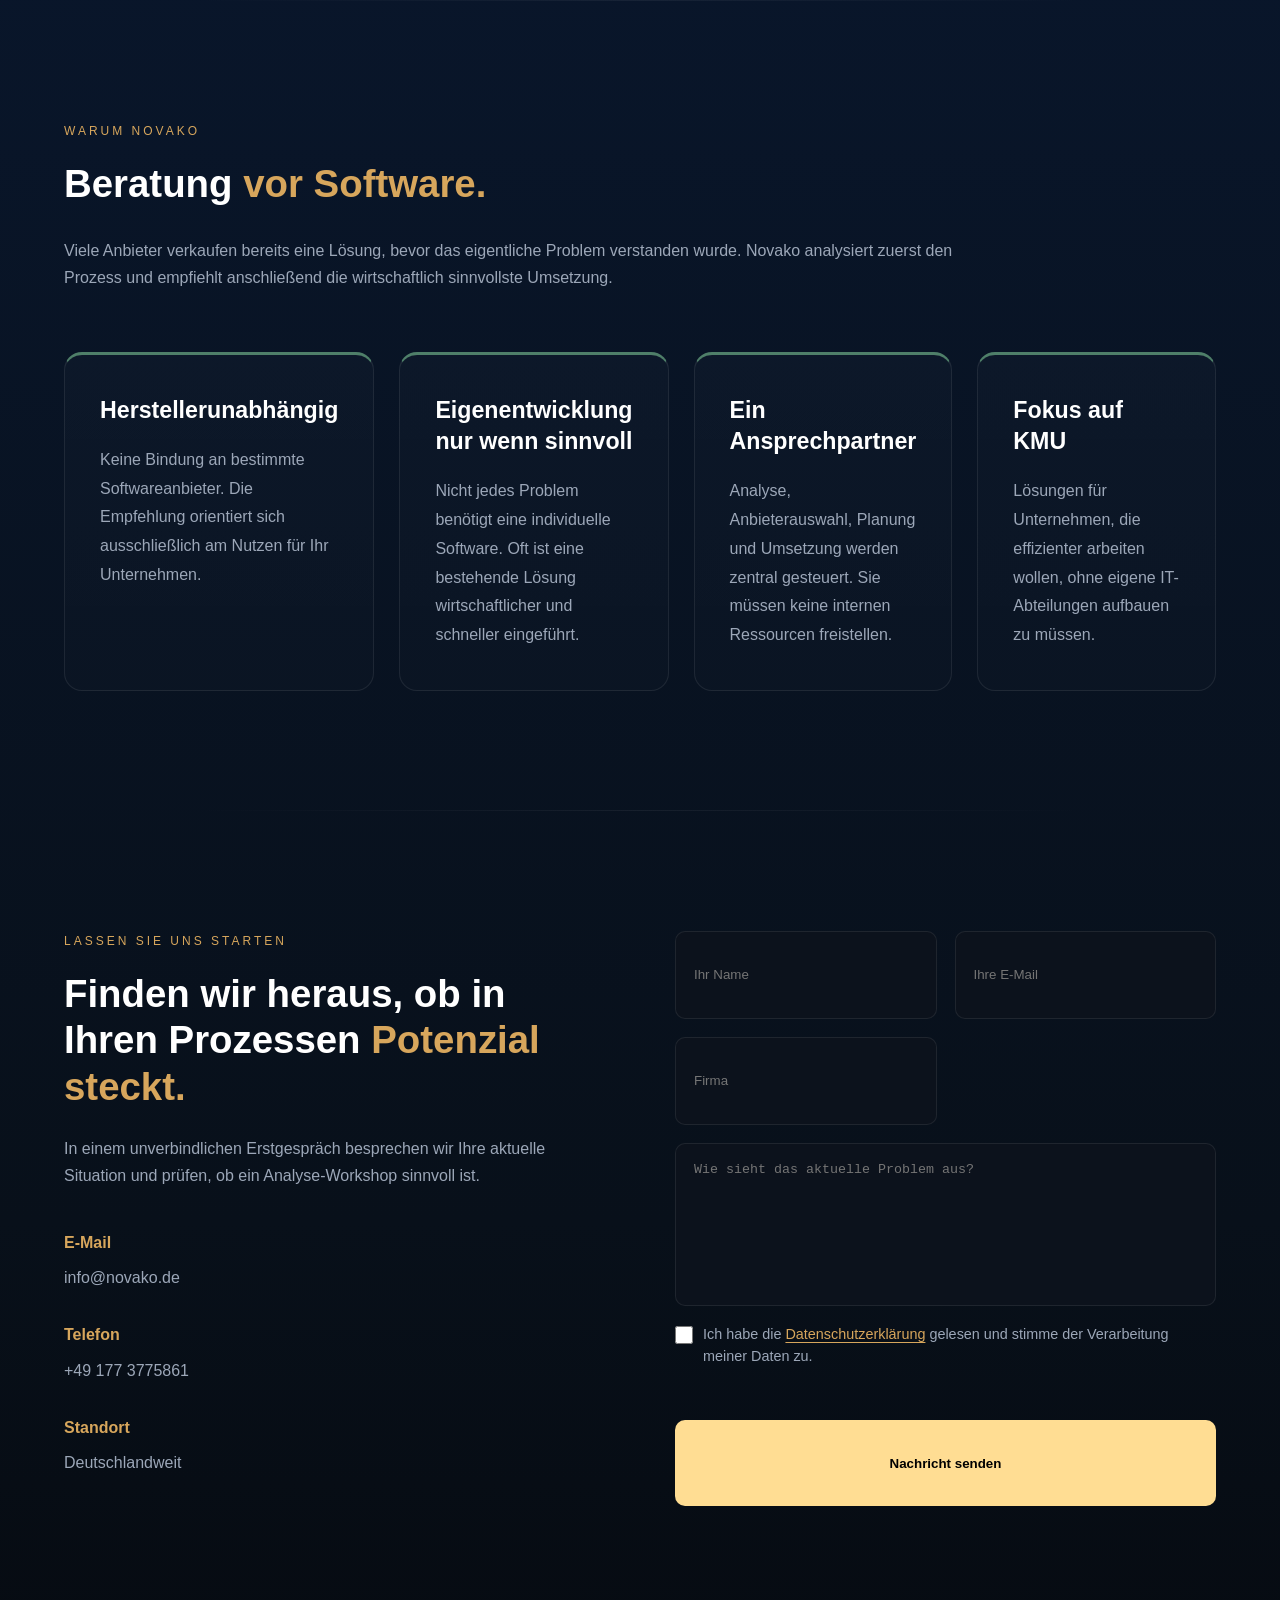
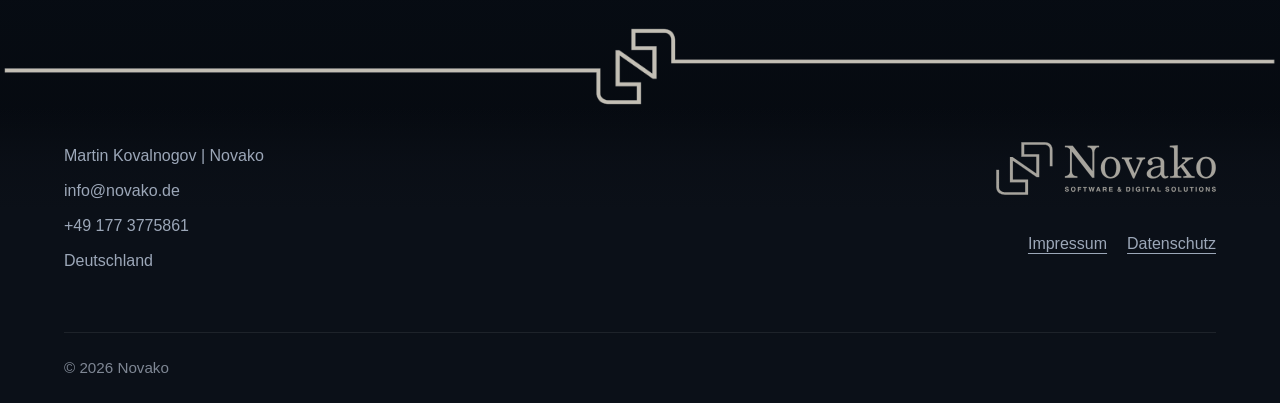
==== commit 1b826e46: "Update index.html" ====
--- a/index.html
+++ b/index.html
@@ -44,7 +44,7 @@
                     </a>
 
                     <a href="#ansatz" class="btn-secondary">
-                        Mehr über meinen Ansatz
+                        Mehr über unseren Ansatz
                     </a>
 
                     <a href="#warum-novako" class="btn-secondary">
@@ -384,7 +384,7 @@
                 </span>
 
                 <h2>
-                    finden wir heraus, ob in Ihren Prozessen
+                    Finden wir heraus, ob in Ihren Prozessen
                     <span>Potenzial steckt.</span>
                 </h2>
 
--- a/index.css
+++ b/index.css
@@ -138,7 +138,7 @@
     margin-bottom:20px;
 }
 
-h1{
+.hero h1{
     font-size:clamp(3rem,5vw,5rem);
     line-height:1.1;
     font-weight:700;
@@ -917,7 +917,7 @@
 
 .legal-container{
 
-    width:min(90%,900px);
+    width:min(90%,8500px);
     margin:auto;
 }
 
@@ -1065,42 +1065,66 @@
 /* ========================================
    RESPONSIVE LEGAL
 ======================================== */
+
 @media(max-width:768px){
 
-.legal-page{
-
-    padding-top:120px;
-    padding-bottom:80px;
-}
-
-.legal-content{
-
-    margin-top:35px;
-}
-
-.legal-content h2{
-
-    font-size:1.3rem;
-
-    margin-top:40px;
-}
-
-.legal-content p,
-.legal-content li{
-
-    font-size:.95rem;
-
-    line-height:1.75;
-}
-
-.legal-content ul{
-
-    margin-left:18px;
-}
-
-.legal-content a{
-
-    word-break:break-word;
-    overflow-wrap:anywhere;
-}
-}
+    .legal-page{
+
+        padding-top:120px;
+        padding-bottom:80px;
+    }
+
+    .legal-container{
+
+        width:94%;
+    }
+
+    .legal-page h1{
+
+        font-size:2.2rem;
+
+        line-height:1.15;
+
+        margin-bottom:30px;
+    }
+
+    .legal-content{
+
+        margin-top:35px;
+    }
+
+    .legal-content h2{
+
+        font-size:1.25rem;
+
+        margin-top:36px;
+        margin-bottom:14px;
+    }
+
+    .legal-content h3{
+
+        font-size:1.05rem;
+
+        margin-top:28px;
+    }
+
+    .legal-content p,
+    .legal-content li{
+
+        font-size:.95rem;
+
+        line-height:1.75;
+    }
+
+    .legal-content ul{
+
+        margin:0 0 22px 18px;
+    }
+
+    .legal-content a{
+
+        word-break:break-word;
+        overflow-wrap:anywhere;
+    }
+
+}
